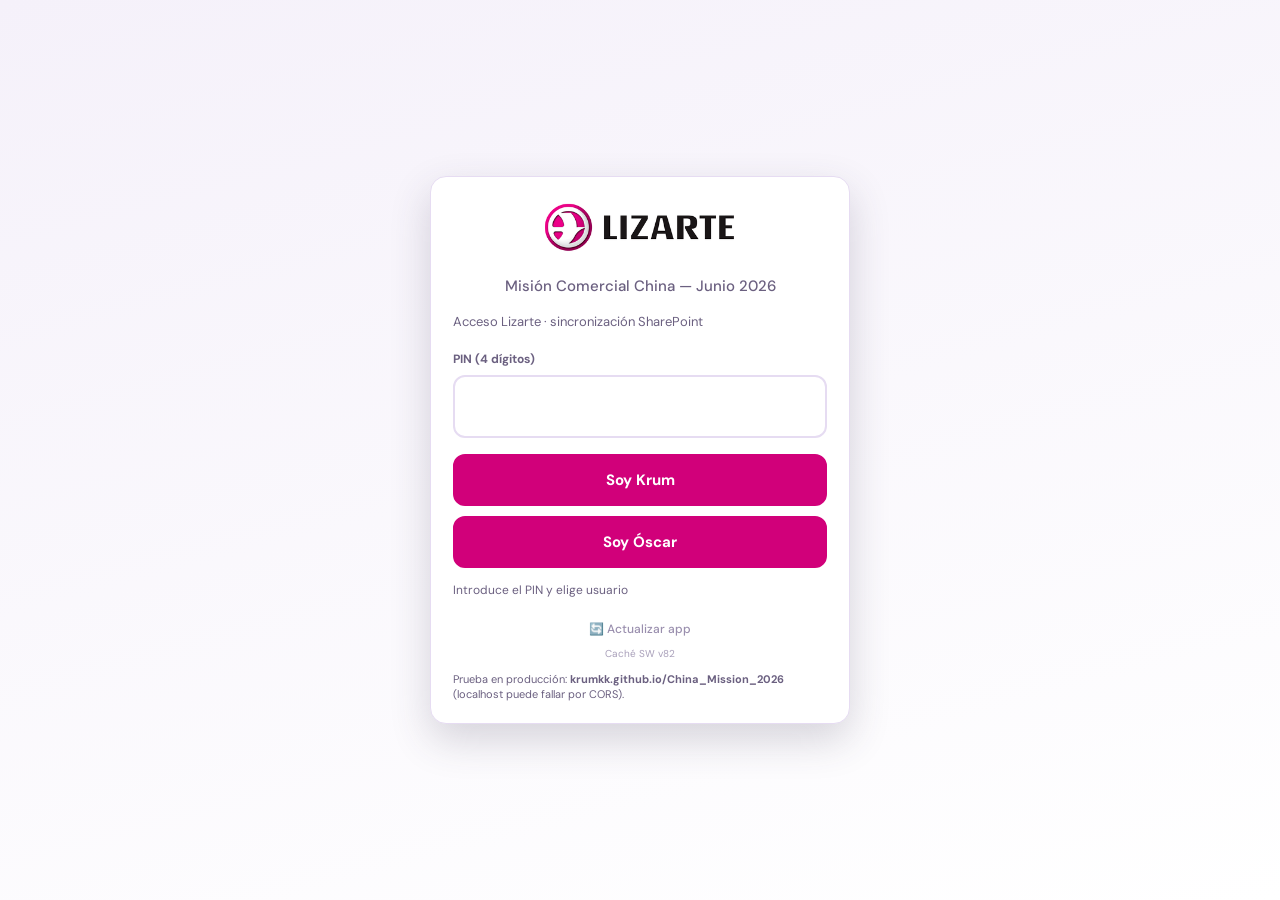
==== index.html @ f35f56cf "Build 82 - Activar fotos en fichas pre-cargadas de CISCE Feria" ====
<!DOCTYPE html>
<html lang="es">
<head>
  <meta charset="UTF-8" />
  <meta name="viewport" content="width=device-width, initial-scale=1.0, viewport-fit=cover" />
  <meta name="apple-mobile-web-app-capable" content="yes" />
  <meta name="apple-mobile-web-app-status-bar-style" content="default" />
  <meta name="apple-mobile-web-app-title" content="Misión China" />
  <meta name="mobile-web-app-capable" content="yes" />
  <meta name="theme-color" content="#F5F1FA" />
  <meta http-equiv="Cache-Control" content="no-cache, no-store, must-revalidate" />
  <meta http-equiv="Pragma" content="no-cache" />
  <meta http-equiv="Expires" content="0" />
  <title>Misión China 2026 — Lizarte</title>
  <link rel="manifest" href="manifest.webmanifest" />
  <link rel="icon" type="image/svg+xml" href="icon.svg" />
  <link rel="apple-touch-icon" href="icon.svg" />
  <link rel="preconnect" href="https://fonts.googleapis.com" />
  <link href="https://fonts.googleapis.com/css2?family=Noto+Serif+SC:wght@400;700&family=DM+Sans:wght@400;500;600;700&family=DM+Mono:wght@400;500&display=swap" rel="stylesheet" />
  <link rel="stylesheet" href="styles.css" id="main-stylesheet" />
  <script>
    (function () {
      window.__APP_BUILD__ = '82';
      var params = new URLSearchParams(window.location.search);
      var bust = params.get('v') || window.__APP_BUILD__;
      window.__APP_CACHE_BUSTER__ = bust;
      var stylesheet = document.getElementById('main-stylesheet');
      if (stylesheet) {
        stylesheet.href = 'styles.css?v=' + encodeURIComponent(bust);
      }
    })();
  </script>
</head>
<body class="app-locked">

  <div id="login-screen" class="login-screen" aria-hidden="false">
    <div class="login-card">
      <div class="login-brand">
        <img
          src="lizarte-logo.png"
          alt="Lizarte"
          class="login-logo"
          width="335"
          height="96"
          decoding="async"
        />
        <p class="login-mission">Misión Comercial China — Junio 2026</p>
      </div>
      <p class="login-subtitle">Acceso Lizarte · sincronización SharePoint</p>
      <label class="login-pin-label" for="login-pin">PIN (4 dígitos)</label>
      <input
        type="password"
        id="login-pin"
        class="login-pin-input"
        inputmode="numeric"
        pattern="[0-9]*"
        maxlength="4"
        autocomplete="off"
        aria-describedby="login-error"
      />
      <p id="login-error" class="login-error" hidden></p>
      <div class="login-user-actions">
        <button type="button" class="login-user-btn" data-user="krum">Soy Krum</button>
        <button type="button" class="login-user-btn" data-user="oscar">Soy Óscar</button>
      </div>
      <p id="login-sync-status" class="login-sync-status" aria-live="polite">Introduce el PIN y elige usuario</p>
      <div class="login-update-block">
        <button type="button" class="login-update-btn" id="login-update-app-btn">
          🔄 Actualizar app
        </button>
        <p class="login-sw-version" id="login-sw-version" aria-live="polite">Caché SW —</p>
      </div>
      <p id="login-toast" class="login-toast" hidden role="status" aria-live="polite"></p>
      <p class="login-hint">Prueba en producción: <strong>krumkk.github.io/China_Mission_2026</strong> (localhost puede fallar por CORS).</p>
    </div>
  </div>

  <div class="app-wrap">

    <header class="app-brand-bar" aria-label="Lizarte">
      <img
        src="lizarte-logo.png"
        alt="Lizarte"
        class="app-brand-logo"
        width="335"
        height="96"
        decoding="async"
      />
      <span class="app-brand-user" id="active-user-chip" hidden>
        <span class="app-brand-user-name"></span>
        <span class="app-brand-user-sep" aria-hidden="true"> · </span>
        <span class="app-brand-user-role"></span>
      </span>
    </header>

    <nav class="top-nav" aria-label="Secciones principales">
      <button type="button" class="top-nav-item active" data-view="general">
        <span class="top-nav-icon">🏨</span>
        <span class="top-nav-label">General</span>
      </button>
      <button type="button" class="top-nav-item" data-view="resumen">
        <span class="top-nav-icon">📊</span>
        <span class="top-nav-label">Resumen</span>
      </button>
      <button type="button" class="top-nav-item" data-view="eventos">
        <span class="top-nav-icon">📅</span>
        <span class="top-nav-label">Eventos</span>
      </button>
      <button type="button" class="top-nav-item top-nav-item--otras" data-view="otras">
        <span class="top-nav-icon">⊕</span>
        <span class="top-nav-label">Otras Reuniones</span>
      </button>
      <button type="button" class="top-nav-item" data-view="contactos">
        <span class="top-nav-icon">👥</span>
        <span class="top-nav-label">Contactos</span>
      </button>
      <button type="button" class="top-nav-item" data-view="presentaciones">
        <span class="top-nav-icon">📁</span>
        <span class="top-nav-label">Presentaciones</span>
      </button>
    </nav>

    <main class="app-main" id="app-main">

      <div class="app-status-bar">
        <span class="connection-status-chip connection-status-chip--online" id="connection-status-chip" aria-live="polite">🟢 Online</span>
        <span class="graph-init-chip" id="graph-init-chip" title="">Graph: pendiente</span>
        <span class="fichas-init-chip" id="fichas-init-chip" hidden aria-live="polite"></span>
      </div>

      <section class="view active" id="view-general">

        <div class="trip-overview">
          <div class="trip-hero-row">
          <article class="card-hero card-hero--blue">
            <h1 class="card-hero-title">Misión China 2026</h1>
            <p class="card-hero-meta">20–27 Jun · Madrid → Beijing → Shenzhen · Lizarte</p>
            <div class="card-hero-nested">
              <div class="tz-row">
                <span class="tz-flag">🇪🇸</span>
                <span class="tz-name">España</span>
              </div>
              <div class="tz-row">
                <span class="tz-flag">🇨🇳</span>
                <span class="tz-name">China</span>
              </div>
              <span class="tz-badge">China +6h vs España</span>
            </div>
          </article>

          <article class="card-hero card-hero--green" id="countdown-card">
            <div class="countdown-head">
              <span class="countdown-emoji">⏱</span>
              <span class="countdown-label">Cuenta atrás</span>
            </div>
            <p class="countdown-value" id="countdown-days">—</p>
            <p class="countdown-sub" id="countdown-sub">días para el viaje</p>
            <p class="countdown-hours" id="countdown-hours" hidden></p>
          </article>
          </div>

        </div>

        <h2 class="section-heading"><span class="section-emoji">📅</span> Resumen del viaje día a día</h2>
        <p class="section-lead">Vista rápida del programa · toque cada día para ver el detalle</p>
        <div id="trip-daily-summary" class="trip-daily-summary"></div>

        <h2 class="section-heading"><span class="section-emoji">✈️</span> Vuelos</h2>
        <p class="section-lead">Horarios en hora local</p>
        <div id="flights-list" class="flights-list"></div>

        <h2 class="section-heading"><span class="section-emoji">🏨</span> Hoteles y ciudades</h2>
        <p class="section-lead">Nombres en castellano y chino · salida del hotel</p>
        <div id="logistics-list" class="logistics-list"></div>

        <div class="alert-box alert-box--info">
          <span class="alert-icon">ℹ️</span>
          <p>Agendas en <strong>Eventos</strong> · reuniones ICEX en <strong>Resumen</strong> · contactos en <strong>Contactos</strong></p>
        </div>

        <h2 class="section-heading"><span class="section-emoji">🛂</span> Arrival Cards</h2>
        <p class="section-lead">Tarjetas de llegada a China · disponibles sin conexión</p>
        <div id="arrival-cards-list" class="arrival-cards-list"></div>

        <h2 class="section-heading"><span class="section-emoji">🛡️</span> Seguro de viaje</h2>
        <p class="section-lead">Póliza del seguro · disponible sin conexión</p>
        <div class="arrival-cards-list">
          <article class="arrival-card">
            <div class="arrival-card-header">
              <span class="arrival-card-doc" aria-hidden="true">🛡️</span>
              <span class="arrival-card-name">Póliza seguro de viaje</span>
            </div>
            <a class="arrival-card-btn" id="travel-insurance-link" href="poliza-seguro-viaje.pdf" target="_blank" rel="noopener noreferrer">Ver póliza</a>
          </article>
        </div>
      </section>

      <section class="view" id="view-resumen">
        <h2 class="section-heading"><span class="section-emoji">📊</span> Resumen de reuniones</h2>
        <p class="section-lead">B2B y visitas marcadas en las fichas ICEX</p>
        <div class="resumen-dia-actions">
          <button type="button" class="btn-resumen-dia" id="btn-generar-resumen-dia">
            Generar resumen del día
          </button>
          <button type="button" class="btn-resumen-total" id="btn-generar-resumen-total">
            Generar resumen total
          </button>
          <p class="resumen-dia-status" id="resumen-dia-status" aria-live="polite"></p>
        </div>
        <div id="meetings-summary-root"></div>

        <section class="dev-panel" id="dev-panel" hidden aria-labelledby="dev-panel-heading">
          <h2 class="section-heading" id="dev-panel-heading"><span class="section-emoji">🛠</span> Desarrollador</h2>
          <p class="section-lead">Migración única de fichas antiguas (IndexedDB) a SharePoint.</p>
          <button type="button" class="btn-dev-migrate" id="btn-migrate-local">
            Migrar fichas locales a SharePoint
          </button>
          <p class="dev-migrate-status" id="dev-migrate-status" aria-live="polite"></p>
        </section>
      </section>

      <section class="view view--otras" id="view-otras">
        <h2 class="section-heading"><span class="section-emoji">⊕</span> Otras Reuniones</h2>
        <p class="section-lead">Empresas encontradas sobre la marcha · no están en la lista ICEX</p>
        <div id="otras-reuniones-root" class="otras-reuniones-root"></div>
        <button type="button" class="otras-fab" id="btn-otras-add" aria-label="Añadir otra reunión">+</button>
      </section>

      <section class="view" id="view-contactos">
        <h2 class="section-heading"><span class="section-emoji">👥</span> Contactos</h2>
        <p class="section-lead">Listado v5 · 25 mayo 2026 · ICEX, CCPIT, Navarra, consultora</p>

        <h3 class="qr-section-heading">Tarjetas de contacto QR</h3>
        <p class="qr-section-lead">Dos códigos por persona: contacto (cámara del móvil) y WeChat (escáner de WeChat)</p>
        <div id="qr-cards-root" class="qr-cards-list"></div>

        <div id="contacts-list"></div>
      </section>

      <section class="view" id="view-eventos">
        <h2 class="section-heading"><span class="section-emoji">📅</span> Eventos</h2>
        <p class="section-lead">Agendas por actividad · Junio 2026</p>

        <nav class="event-subnav" id="event-subnav" aria-label="Tipo de evento">
          <button type="button" class="event-tab active" data-event="cisce-feria">🏛 CISCE Feria</button>
          <button type="button" class="event-tab" data-event="cisce">🏛 CISCE</button>
          <button type="button" class="event-tab" data-event="auto-electronics">⚡ Auto Electronics</button>
          <button type="button" class="event-tab" data-event="shenzhen">🏙 Shenzhen</button>
          <button type="button" class="event-tab" data-event="icex-canton">🏙 ICEX Cantón</button>
          <button type="button" class="event-tab" data-event="icex-shanghai">🌆 ICEX Shanghai</button>
          <button type="button" class="event-tab" data-event="icex-pekin">🏯 ICEX Pekín</button>
        </nav>

        <div class="event-panel active" id="event-panel-cisce-feria" data-event="cisce-feria"></div>
        <div class="event-panel" id="event-panel-cisce" data-event="cisce"></div>
        <div class="event-panel" id="event-panel-shenzhen" data-event="shenzhen"></div>
        <div class="event-panel" id="event-panel-icex-canton" data-event="icex-canton"></div>
        <div class="event-panel" id="event-panel-auto-electronics" data-event="auto-electronics"></div>
        <div class="event-panel" id="event-panel-icex-shanghai" data-event="icex-shanghai"></div>
        <div class="event-panel" id="event-panel-icex-pekin" data-event="icex-pekin"></div>
      </section>

      <section class="view view--presentaciones" id="view-presentaciones">
        <button type="button" id="presentaciones-back-fab" class="presentaciones-back-fab" hidden aria-label="Volver a Presentaciones">← Volver</button>

        <div class="presentaciones-panel presentaciones-panel--menu active" id="presentaciones-menu">
          <h2 class="section-heading"><span class="section-emoji">📁</span> Presentaciones</h2>
          <p class="section-lead">Material corporativo y decks por línea de negocio</p>
          <div class="presentaciones-menu" id="presentaciones-menu-list">
            <button type="button" class="presentacion-card" data-presentaciones-go="video">
              <span class="presentacion-card-title">Vídeo corporativo</span>
              <span class="presentacion-card-sub">Lizarte — vídeo institucional en mandarín (2:19)</span>
            </button>
            <button type="button" class="presentacion-card" data-presentaciones-go="brochure">
              <span class="presentacion-card-title">Brochure</span>
              <span class="presentacion-card-sub">Catálogo corporativo Lizarte</span>
            </button>
            <button type="button" class="presentacion-card" data-presentaciones-go="oem">
              <span class="presentacion-card-title">OEM · TIER1</span>
              <span class="presentacion-card-sub">Presentación trilingüe · ES / 中文 / EN</span>
            </button>
            <button type="button" class="presentacion-card" data-presentaciones-go="reman">
              <span class="presentacion-card-title">Reman</span>
              <span class="presentacion-card-sub">Joint Venture — Refabricación EPS para China</span>
            </button>
            <button type="button" class="presentacion-card" data-presentaciones-go="diversificacion">
              <span class="presentacion-card-title">Diversificación</span>
              <span class="presentacion-card-sub">Carrusel trilingüe · ES / 中文 / EN</span>
            </button>
          </div>
        </div>

        <div class="presentaciones-panel" id="presentaciones-panel-video" hidden>
          <button type="button" class="presentaciones-back" data-presentaciones-back="menu">← Volver a Presentaciones</button>
          <header class="corporate-video-header">
            <h3 class="deck-title">Vídeo corporativo</h3>
            <p class="deck-subtitle">Lizarte — vídeo institucional en mandarín (2:19)</p>
            <p class="corporate-video-cache-status" id="corporate-video-cache-status" hidden aria-live="polite">Descargando vídeo para uso offline…</p>
            <button type="button" class="btn-deck-fullscreen" id="btn-corporate-video-fullscreen" aria-label="Pantalla completa">⛶ Pantalla completa</button>
          </header>
          <div class="corporate-video-viewport" id="corporate-video-viewport">
            <video
              id="corporate-video"
              class="corporate-video-player"
              controls
              playsinline
              webkit-playsinline
              x5-playsinline
              preload="metadata"
              title="Vídeo corporativo Lizarte"
            ></video>
          </div>
        </div>

        <div class="presentaciones-panel" id="presentaciones-panel-brochure" hidden>
          <button type="button" class="presentaciones-back" data-presentaciones-back="menu">← Volver a Presentaciones</button>
          <div class="brochure-header">
            <h2 class="section-heading"><span class="section-emoji">📄</span> Brochure Liz-China</h2>
            <p class="section-lead">Folleto bilingüe · desliza en horizontal o gira el móvil</p>
            <button type="button" class="btn-brochure-fullscreen" id="btn-brochure-fullscreen" aria-label="Ver a pantalla completa">
              ⛶ Pantalla completa
            </button>
            <button type="button" class="btn-brochure-open-tab" id="btn-brochure-open-tab" aria-label="Abrir folleto en otra pestaña">
              ↗ Abrir folleto en pantalla nueva
            </button>
          </div>
          <div class="brochure-viewport" id="brochure-viewport">
            <div id="brochure-frame-home" class="brochure-frame-home">
              <iframe
                id="brochure-frame"
                class="brochure-frame"
                title="Brochure Lizarte China"
                loading="lazy"
                referrerpolicy="no-referrer"
              ></iframe>
            </div>
          </div>
        </div>

        <div class="presentaciones-panel" id="presentaciones-panel-oem" hidden>
          <button type="button" class="presentaciones-back" data-presentaciones-back="menu">← Volver a Presentaciones</button>
          <div class="deck-viewer" id="deck-viewer-oem" data-deck-id="oem">
            <header class="deck-header">
              <h3 class="deck-title">OEM · TIER1</h3>
              <p class="deck-subtitle">Presentación para fabricantes y Tier 1</p>
              <div class="deck-lang-picker div-lang-picker" id="oem-lang-picker" role="group" aria-label="Idioma de la presentación">
                <button type="button" class="oem-lang-btn div-lang-btn active" data-oem-lang="es">🇪🇸 ES</button>
                <button type="button" class="oem-lang-btn div-lang-btn" data-oem-lang="zh">🇨🇳 中文</button>
                <button type="button" class="oem-lang-btn div-lang-btn" data-oem-lang="en">🇬🇧 EN</button>
              </div>
            </header>
            <div class="deck-viewport" id="deck-viewport-oem">
              <div class="deck-placeholder">
                <span class="deck-placeholder-icon" aria-hidden="true">🏗️</span>
                <p class="deck-placeholder-text">Presentación pendiente de cargar</p>
              </div>
              <div class="deck-slide-carousel" hidden>
                <div class="deck-slide-carousel-inner">
                  <button type="button" class="deck-nav deck-nav--prev" data-deck-nav="prev" aria-label="Diapositiva anterior">‹</button>
                  <div class="deck-slide-stage" data-deck-swipe>
                    <div class="deck-slide-zoom-wrap">
                      <img class="deck-slide-img deck-slide-img--zoomable" alt="" decoding="async" />
                    </div>
                  </div>
                  <button type="button" class="deck-nav deck-nav--next" data-deck-nav="next" aria-label="Diapositiva siguiente">›</button>
                </div>
                <p class="deck-carousel-indicator" aria-live="polite"></p>
              </div>
            </div>
          </div>
        </div>

        <div class="presentaciones-panel" id="presentaciones-panel-reman" hidden>
          <button type="button" class="presentaciones-back" data-presentaciones-back="menu">← Volver a Presentaciones</button>
          <div class="deck-viewer" id="deck-viewer-reman" data-deck-id="reman">
            <header class="deck-header">
              <h3 class="deck-title">Reman</h3>
              <p class="deck-subtitle">Joint Venture — Refabricación EPS para China</p>
              <div class="deck-toolbar">
                <button type="button" class="btn-deck-fullscreen" data-deck-fs="reman" hidden disabled aria-label="Pantalla completa">⛶ Pantalla completa</button>
                <a class="btn-deck-download" data-deck-dl="reman" hidden download>↓ Descargar</a>
              </div>
            </header>
            <div class="deck-viewport" id="deck-viewport-reman">
              <div class="deck-placeholder">
                <span class="deck-placeholder-icon" aria-hidden="true">🏗️</span>
                <p class="deck-placeholder-text">Presentación pendiente de cargar</p>
              </div>
              <iframe class="deck-pdf-frame" title="Reman" hidden></iframe>
              <div class="deck-slide-carousel" hidden>
                <div class="deck-slide-carousel-inner">
                  <button type="button" class="deck-nav deck-nav--prev" data-deck-nav="prev" aria-label="Diapositiva anterior">‹</button>
                  <div class="deck-slide-stage" data-deck-swipe>
                    <div class="deck-slide-zoom-wrap">
                      <img class="deck-slide-img" alt="" decoding="async" />
                    </div>
                  </div>
                  <button type="button" class="deck-nav deck-nav--next" data-deck-nav="next" aria-label="Diapositiva siguiente">›</button>
                </div>
                <p class="deck-carousel-indicator" aria-live="polite"></p>
              </div>
            </div>
          </div>
        </div>

        <div class="presentaciones-panel" id="presentaciones-panel-diversificacion" hidden>
          <button type="button" class="presentaciones-back" data-presentaciones-back="menu">← Volver a Presentaciones</button>
          <div class="deck-viewer" id="deck-viewer-diversificacion" data-deck-id="diversificacion">
            <header class="deck-header">
              <h3 class="deck-title">Diversificación</h3>
              <p class="deck-subtitle">Presentación corporativa</p>
              <div class="div-lang-picker" id="div-lang-picker" role="group" aria-label="Idioma de la presentación">
                <button type="button" class="div-lang-btn active" data-div-lang="es">🇪🇸 ES</button>
                <button type="button" class="div-lang-btn" data-div-lang="zh">🇨🇳 中文</button>
                <button type="button" class="div-lang-btn" data-div-lang="en">🇬🇧 EN</button>
              </div>
            </header>
            <div class="deck-viewport" id="deck-viewport-diversificacion">
              <div class="deck-placeholder">
                <span class="deck-placeholder-icon" aria-hidden="true">🏗️</span>
                <p class="deck-placeholder-text">Presentación pendiente de cargar</p>
              </div>
              <div class="deck-slide-carousel" hidden>
                <div class="deck-slide-carousel-inner">
                  <button type="button" class="deck-nav deck-nav--prev" data-deck-nav="prev" aria-label="Diapositiva anterior">‹</button>
                  <div class="deck-slide-stage" data-deck-swipe>
                    <div class="deck-slide-zoom-wrap">
                      <img class="deck-slide-img deck-slide-img--zoomable" alt="" decoding="async" />
                    </div>
                  </div>
                  <button type="button" class="deck-nav deck-nav--next" data-deck-nav="next" aria-label="Diapositiva siguiente">›</button>
                </div>
                <p class="deck-carousel-indicator" aria-live="polite"></p>
              </div>
            </div>
          </div>
        </div>

      </section>

    </main>
  </div>

  <div id="company-modal" class="company-modal" hidden aria-hidden="true">
    <div class="company-modal-backdrop" id="company-modal-backdrop"></div>
    <div class="company-modal-sheet" role="dialog" aria-modal="true" aria-labelledby="company-modal-title">
      <header class="company-modal-header">
        <div class="company-modal-header-main">
          <h3 class="company-modal-title" id="company-modal-title">Empresa</h3>
          <p class="company-modal-subtitle" id="company-modal-subtitle"></p>
          <div id="company-modal-manual-fields" class="company-modal-manual-fields" hidden>
            <label class="field-label" for="company-manual-name">Nombre de la empresa</label>
            <input type="text" id="company-manual-name" class="field-input" placeholder="Ej: Shanghai Auto Parts" autocomplete="off" />
            <label class="field-label" for="company-manual-name-zh">Nombre en chino (opcional)</label>
            <input type="text" id="company-manual-name-zh" class="field-input" placeholder="上海…" autocomplete="off" />
            <label class="field-label" for="company-manual-contact">Persona de contacto</label>
            <input type="text" id="company-manual-contact" class="field-input" placeholder="Ej: Wang Li" autocomplete="off" />
            <label class="field-label" for="company-manual-role">Rol</label>
            <input type="text" id="company-manual-role" class="field-input" placeholder="Ej: Director comercial" autocomplete="off" />
          </div>
          <div id="company-modal-precarga-header" class="company-modal-precarga-header" hidden>
            <p class="company-precarga-name" id="company-precarga-name"></p>
            <p class="company-precarga-name-zh" id="company-precarga-name-zh" hidden></p>
            <label class="field-label" for="company-precarga-contact">Persona de contacto</label>
            <input type="text" id="company-precarga-contact" class="field-input" placeholder="Ej: Wang Li" autocomplete="off" />
            <label class="field-label" for="company-precarga-role">Rol</label>
            <input type="text" id="company-precarga-role" class="field-input" placeholder="Ej: Director comercial" autocomplete="off" />
          </div>
        </div>
        <button type="button" class="company-modal-close" id="company-modal-close" aria-label="Cerrar ficha">✕</button>
      </header>
      <div class="company-modal-loading" id="company-modal-loading" hidden>
        <p class="company-modal-loading-text">Cargando…</p>
      </div>
      <div class="company-modal-body" id="company-modal-form">
        <section id="company-modal-strategic" class="ficha-section ficha-section--strategic" hidden aria-labelledby="company-strategic-heading">
          <h4 class="ficha-section-title" id="company-strategic-heading">Información estratégica</h4>
          <label class="field-label" for="company-field-encaje">Encaje con objetivo</label>
          <div class="field-readonly" id="company-field-encaje"></div>
          <label class="field-label" for="company-field-quehace">Qué hace</label>
          <div class="field-readonly" id="company-field-quehace"></div>
          <label class="field-label" for="company-precarga-zona">Zona / Cadena CISCE</label>
          <input type="text" id="company-precarga-zona" class="field-input" placeholder="Ej: Smart Vehicle · 智能汽车链" autocomplete="off" />
          <div class="cisce-badge-row" id="company-cisce-badges"></div>
        </section>

        <section id="company-modal-icex-canton" class="ficha-section ficha-section--icex-meeting" hidden aria-labelledby="company-icex-meeting-heading">
          <h4 class="ficha-section-title" id="company-icex-meeting-heading">Detalles de la reunión</h4>
          <div id="company-icex-meeting-details" class="icex-meeting-details"></div>
        </section>

        <span class="field-label">Tipo de reunión</span>
        <div class="meeting-type-picker meeting-type-picker--modal" id="company-meeting-type-picker" role="group" aria-label="Tipo de reunión">
          <button type="button" class="meeting-type-btn" data-type="b2b">🤝 B2B</button>
          <button type="button" class="meeting-type-btn" data-type="visita">🏭 Visita</button>
        </div>

        <section id="company-modal-temas" class="ficha-section ficha-section--temas" hidden aria-labelledby="company-temas-heading">
          <h4 class="ficha-section-title" id="company-temas-heading">Temas</h4>
          <label class="field-label" for="company-field-temas">Temas a tratar en la reunión</label>
          <textarea id="company-field-temas" class="field-textarea" rows="3" placeholder="Temas a tratar en la reunión…"></textarea>
        </section>

        <section id="company-modal-findreams-respuestas" class="ficha-section findreams-respuestas-section" hidden aria-labelledby="findreams-respuestas-heading">
          <button type="button" class="findreams-respuestas-toggle" id="findreams-respuestas-toggle" aria-expanded="false" aria-controls="findreams-respuestas-panel">
            <span class="findreams-respuestas-toggle-label" id="findreams-respuestas-heading">📋 Respuestas técnicas (16) ▼</span>
          </button>
          <div class="findreams-respuestas-panel" id="findreams-respuestas-panel" hidden>
            <div class="findreams-respuestas-list" id="findreams-respuestas-list"></div>
          </div>
        </section>

        <section class="ficha-section ficha-section--mine" aria-labelledby="company-mine-heading">
          <h4 class="ficha-section-title" id="company-mine-heading">Mis notas</h4>
          <label class="field-label" for="company-field-desc">Descripción de la empresa</label>
          <textarea id="company-field-desc" class="field-textarea" rows="4" placeholder="Sector, productos, capacidad, interés para Lizarte…"></textarea>

          <label class="field-label" for="company-field-contacts">Personas de contacto</label>
          <textarea id="company-field-contacts" class="field-textarea" rows="3" placeholder="Nombre, cargo, teléfono, email, idioma…"></textarea>

          <label class="field-label" for="company-field-notes">Notas</label>
          <textarea id="company-field-notes" class="field-textarea" rows="4" placeholder="Espacio libre para la reunión…"></textarea>
        </section>

        <section class="ficha-section ficha-section--other" aria-labelledby="company-other-section-title">
          <h4 class="ficha-section-title" id="company-other-section-title">Notas del otro usuario</h4>
          <label class="field-label" for="company-field-other-desc">Descripción</label>
          <textarea id="company-field-other-desc" class="field-textarea field-textarea--readonly" rows="3" readonly tabindex="-1"></textarea>

          <label class="field-label" for="company-field-other-contacts">Contactos</label>
          <textarea id="company-field-other-contacts" class="field-textarea field-textarea--readonly" rows="2" readonly tabindex="-1"></textarea>

          <label class="field-label" for="company-field-other-notes">Notas</label>
          <textarea id="company-field-other-notes" class="field-textarea field-textarea--readonly" rows="3" readonly tabindex="-1"></textarea>
        </section>

        <div class="photo-section">
          <div class="photo-section-head">
            <span class="field-label">Fotos</span>
            <span class="photo-counter" id="company-photo-counter">0 / 5</span>
          </div>
          <p class="photo-hint">Hasta 5 fotos por usuario · se guardan en SharePoint al pulsar Guardar</p>
          <div class="photo-grid" id="company-photo-grid"></div>
          <input type="file" id="company-photo-input" accept="image/*" capture="environment" hidden />
        </div>
      </div>
      <footer class="company-modal-footer">
        <button type="button" class="btn-company-delete" id="company-btn-delete" hidden>Eliminar esta ficha</button>
        <span class="save-status" id="company-save-status" aria-live="polite"></span>
        <button type="button" class="btn-company-save" id="company-btn-save">Guardar</button>
      </footer>
    </div>
  </div>

  <div id="company-unsaved-modal" class="company-unsaved-modal" hidden aria-hidden="true">
    <div class="company-unsaved-backdrop" id="company-unsaved-backdrop"></div>
    <div class="company-unsaved-card" role="dialog" aria-modal="true" aria-labelledby="company-unsaved-title">
      <h3 class="company-unsaved-title" id="company-unsaved-title">Cambios sin guardar</h3>
      <p class="company-unsaved-text" id="company-unsaved-text"></p>
      <div class="company-unsaved-actions">
        <button type="button" class="btn-company-unsaved-save" id="company-unsaved-save">Guardar</button>
        <button type="button" class="btn-company-unsaved-discard" id="company-unsaved-discard">Descartar</button>
        <button type="button" class="btn-company-unsaved-cancel" id="company-unsaved-cancel">Cancelar</button>
      </div>
    </div>
  </div>

  <div id="deck-zoom-modal" class="deck-zoom-modal" hidden aria-hidden="true">
    <div class="deck-zoom-backdrop" id="deck-zoom-backdrop"></div>
    <div class="deck-zoom-sheet" role="dialog" aria-modal="true" aria-label="Diapositiva ampliada">
      <button type="button" class="deck-zoom-close" id="deck-zoom-close" aria-label="Cerrar">✕</button>
      <div class="deck-zoom-stage">
        <button type="button" class="deck-zoom-nav deck-zoom-nav--prev" id="deck-zoom-prev" data-deck-zoom-nav="prev" aria-label="Diapositiva anterior">‹</button>
        <div class="deck-zoom-viewport" id="deck-zoom-viewport">
          <img class="deck-zoom-img fullscreen-img" id="deck-zoom-img" src="" alt="" />
        </div>
        <button type="button" class="deck-zoom-nav deck-zoom-nav--next" id="deck-zoom-next" data-deck-zoom-nav="next" aria-label="Diapositiva siguiente">›</button>
      </div>
      <p class="deck-zoom-indicator" id="deck-zoom-indicator" aria-live="polite"></p>
    </div>
  </div>

  <div id="qr-fullscreen-modal" class="qr-fullscreen-modal" hidden aria-hidden="true">
    <div class="qr-fullscreen-backdrop" id="qr-fullscreen-backdrop"></div>
    <div class="qr-fullscreen-sheet" role="dialog" aria-modal="true" aria-labelledby="qr-fullscreen-title">
      <header class="qr-fullscreen-header">
        <h3 class="qr-fullscreen-title" id="qr-fullscreen-title">QR</h3>
        <button type="button" class="qr-fullscreen-close" id="qr-fullscreen-close" aria-label="Cerrar">✕</button>
      </header>
      <div class="qr-fullscreen-body">
        <img class="qr-fullscreen-img" id="qr-fullscreen-img" src="" alt="" />
      </div>
    </div>
  </div>

  <div id="resumen-download-modal" class="resumen-download-modal" hidden aria-hidden="true">
    <div class="resumen-download-backdrop" id="resumen-download-backdrop"></div>
    <div class="resumen-download-card" role="dialog" aria-modal="true" aria-labelledby="resumen-download-title">
      <h3 class="resumen-download-title" id="resumen-download-title">Resumen guardado</h3>
      <p class="resumen-download-text">
        Resumen guardado en SharePoint.<br />
        ¿Quieres descargarlo también al dispositivo para enviarlo por WhatsApp o email?
      </p>
      <div class="resumen-download-actions">
        <button type="button" class="btn-resumen-download-yes" id="resumen-download-yes">Descargar</button>
        <button type="button" class="btn-resumen-download-no" id="resumen-download-no">No, gracias</button>
      </div>
    </div>
  </div>

  <div id="brochure-fs-portal" class="brochure-fs-portal" hidden aria-hidden="true">
    <div class="brochure-fs-toolbar">
      <span class="brochure-fs-title">Brochure Liz-China</span>
      <button type="button" class="btn-brochure-fs-close" id="btn-brochure-fs-close" aria-label="Cerrar pantalla completa">
        ✕ Cerrar
      </button>
    </div>
    <div id="brochure-fs-host" class="brochure-fs-host"></div>
  </div>

  <script src="https://unpkg.com/docx@8.5.0/build/index.umd.js"></script>
  <script>
    (function () {
      var bust = window.__APP_CACHE_BUSTER__ || window.__APP_BUILD__ || '82';
      var q = '?v=' + encodeURIComponent(bust);
      document.write('<script src="cisce-companies-data.js' + q + '"><\/script>');
    })();
  </script>
  <script>
    (function () {
      var bust = window.__APP_CACHE_BUSTER__ || window.__APP_BUILD__ || '82';
      var q = '?v=' + encodeURIComponent(bust);
      function loadNext(files, i) {
        if (i >= files.length) return;
        var s = document.createElement('script');
        s.src = files[i] + q;
        s.onload = function () { loadNext(files, i + 1); };
        s.onerror = function () { console.warn('No se cargó:', files[i]); loadNext(files, i + 1); };
        document.body.appendChild(s);
      }
      loadNext(['config.js', 'graph-sync.js', 'ficha-sharepoint.js', 'resumen-generator.js', 'findreams-respuestas-data.js', 'presentations-slides-manifest.js', 'app.js'], 0);
    })();
  </script>
</body>
</html>
---- styles.css ----
/* ═══════════════════════════════════════════════════════════
   MISIÓN CHINA 2026 — Lizarte · pastel / neurociencia
═══════════════════════════════════════════════════════════ */

*, *::before, *::after { box-sizing: border-box; margin: 0; padding: 0; }

:root {
  /* Lizarte magenta */
  --accent:       #D1007A;
  --accent-dark:  #B8006A;
  --accent-light: #FCE4F1;
  --accent-glow:  rgba(209, 0, 122, 0.22);

  /* Pastel neuro — lavanda, azul sináptico, menta */
  --bg:           #F5F1FA;
  --bg-elevated:  #FFFFFF;
  --card:         #FFFFFF;
  --card-border:  #E6DCF2;
  --neuro-lavender: #E8E0F5;
  --neuro-blue:     #D6EEF8;
  --neuro-mint:     #D4F5E8;

  --blue-text:    #2D4A5E;
  --green-text:   #1F4A3A;

  --text:         #3D3550;
  --text-soft:    #6B6080;
  --text-faint:   #9A8FAE;

  --alert-red:    #FFE8F3;
  --alert-red-border: #F0A8CC;
  --alert-green:  #E8F8F0;
  --alert-green-border: #8DD4B0;
  --alert-info:   #EDE8F8;
  --alert-warn:   #FFF0E8;

  --radius-sm:    8px;
  --radius-md:    12px;
  --radius-lg:    16px;
  --radius-xl:    20px;

  --top-nav-h:    72px;
  --font-body:    'DM Sans', system-ui, sans-serif;
  --font-display: 'Noto Serif SC', serif;
  --font-mono:    'DM Mono', monospace;

  --safe-top:     env(safe-area-inset-top, 0px);
  --safe-bottom:  env(safe-area-inset-bottom, 0px);
}

html {
  height: 100%;
  scroll-behavior: smooth;
}

body {
  min-height: 100%;
  background: var(--bg);
  color: var(--text);
  font-family: var(--font-body);
  font-size: 15px;
  line-height: 1.55;
  -webkit-font-smoothing: antialiased;
  overscroll-behavior: none;
  position: relative;
}

/* Marca de agua Lizarte (85%) — solo app autenticada (no login; modales la tapan) */
body.app-authenticated::before {
  content: '';
  position: fixed;
  inset: 0;
  background-image: url('lizarte-logo.png');
  background-repeat: no-repeat;
  background-position: center center;
  background-size: min(45vw, 420px);
  opacity: 0.85;
  pointer-events: none;
  z-index: 0;
}

@media (max-width: 640px) {
  body.app-authenticated::before {
    background-size: 90vw;
  }
}

::-webkit-scrollbar { width: 4px; }
::-webkit-scrollbar-thumb { background: #D4C4E8; border-radius: 4px; }

.app-wrap {
  --brand-bar-height: 50px;
  --brand-bar-offset: calc(var(--safe-top) + var(--brand-bar-height) + 16px);
  --top-nav-height: 72px;
  --sticky-chrome-total: calc(var(--brand-bar-offset) + var(--top-nav-height));
  position: relative;
  z-index: 1;
  max-width: 640px;
  margin: 0 auto;
  min-height: 100%;
}

/* ═══ BARRA MARCA (post-login) ═══════════════════════════ */
.app-brand-bar {
  display: flex;
  align-items: center;
  justify-content: space-between;
  gap: 12px;
  min-height: var(--brand-bar-height);
  padding: 8px 14px;
  padding-top: calc(8px + var(--safe-top));
  position: sticky;
  top: 0;
  z-index: 55;
  background: rgba(255, 255, 255, 0.96);
  border-bottom: 1px solid var(--card-border);
  box-shadow: 0 1px 8px rgba(61, 53, 80, 0.06);
}

.app-brand-logo {
  display: block;
  height: 30px;
  width: auto;
  max-width: min(52vw, 200px);
  object-fit: contain;
  object-position: left center;
  flex-shrink: 0;
}

.app-brand-user {
  flex-shrink: 1;
  min-width: 0;
  max-width: min(58vw, 260px);
  text-align: right;
  line-height: 1.3;
  letter-spacing: 0.01em;
}

.app-brand-user-name {
  font-size: 15px;
  font-weight: 400;
  color: var(--accent-dark);
}

.app-brand-user-sep {
  font-size: 14px;
  font-weight: 400;
  color: var(--text-soft);
}

.app-brand-user-role {
  font-size: 14px;
  font-weight: 700;
  color: var(--text-soft);
}

.app-brand-user-sep[hidden],
.app-brand-user-role[hidden] {
  display: none !important;
}

.app-brand-user[hidden] {
  display: none !important;
}

@media (max-width: 420px) {
  .app-brand-user {
    display: flex;
    flex-direction: column;
    align-items: flex-end;
    max-width: min(62vw, 200px);
  }

  .app-brand-user-sep {
    display: none !important;
  }

  .app-brand-user-role {
    margin-top: 2px;
  }
}

/* ═══ TOP NAV — se oculta al bajar scroll ════════════════ */
.top-nav {
  display: flex;
  gap: 8px;
  padding: 12px 14px 10px;
  overflow-x: auto;
  scrollbar-width: none;
  position: sticky;
  top: var(--brand-bar-offset);
  z-index: 50;
  background: rgba(245, 241, 250, 0.94);
  backdrop-filter: blur(12px);
  -webkit-backdrop-filter: blur(12px);
  border-bottom: 1px solid rgba(209, 0, 122, 0.1);
  box-shadow: 0 2px 16px rgba(209, 0, 122, 0.06);
  transition: transform 0.3s ease, opacity 0.3s ease, box-shadow 0.3s ease;
  will-change: transform;
}

.top-nav--hidden {
  transform: translateY(calc(-100% - var(--safe-top) - 4px));
  opacity: 0;
  pointer-events: none;
  box-shadow: none;
}

.top-nav::-webkit-scrollbar { display: none; }

.top-nav-item {
  flex: 1;
  min-width: 58px;
  max-width: none;
  display: flex;
  flex-direction: column;
  align-items: center;
  justify-content: center;
  gap: 4px;
  padding: 10px 6px;
  border-radius: var(--radius-md);
  border: 2px solid var(--card-border);
  background: var(--bg-elevated);
  color: var(--text-soft);
  font-family: var(--font-body);
  cursor: pointer;
  transition: background 0.15s, border-color 0.15s, color 0.15s, box-shadow 0.15s;
  -webkit-tap-highlight-color: transparent;
  touch-action: manipulation;
}

.top-nav-item.active {
  background: var(--accent);
  border-color: var(--accent);
  color: #fff;
  box-shadow: 0 4px 14px var(--accent-glow);
}

.top-nav-icon {
  font-size: 22px;
  line-height: 1;
}

.top-nav-label {
  font-size: 9px;
  font-weight: 600;
  letter-spacing: 0.01em;
  line-height: 1.15;
  text-align: center;
}

.app-status-bar {
  display: flex;
  flex-wrap: wrap;
  gap: 8px;
  margin: 0 0 14px;
  padding-top: 10px;
  position: relative;
  z-index: 2;
}

.connection-status-chip {
  padding: 8px 12px;
  border-radius: var(--radius-md);
  border: 1px solid var(--card-border);
  background: var(--bg-elevated);
  font-size: 12px;
  font-weight: 700;
  line-height: 1.2;
  white-space: nowrap;
}

.connection-status-chip--online {
  border-color: #2e7d4a;
  background: #e8f5ec;
  color: #1b5e34;
}

.connection-status-chip--offline {
  border-color: #c62828;
  background: #fdecea;
  color: #b71c1c;
}

.graph-init-chip {
  padding: 8px 12px;
  border-radius: var(--radius-md);
  border: 1px solid var(--card-border);
  background: var(--bg-elevated);
  font-size: 12px;
  font-weight: 700;
}

.graph-init-chip {
  color: var(--text-soft);
}

.graph-init-chip--ok {
  border-color: #2e7d4a;
  background: #e8f5ec;
  color: #1b5e34;
}

.graph-init-chip--error {
  border-color: #c62828;
  background: #fdecea;
  color: #b71c1c;
}

.fichas-init-chip {
  padding: 8px 12px;
  border-radius: var(--radius-md);
  border: 1px solid var(--card-border);
  background: var(--bg-elevated);
  font-size: 12px;
  font-weight: 600;
  color: var(--text-soft);
}

.fichas-init-chip[hidden] {
  display: none !important;
}

/* ═══ LOGIN (PIN + usuario) ══════════════════════════════ */
body.app-locked .app-wrap {
  visibility: hidden;
  pointer-events: none;
  height: 0;
  overflow: hidden;
}

.login-screen {
  position: fixed;
  inset: 0;
  z-index: 13000;
  display: flex;
  align-items: center;
  justify-content: center;
  padding: 20px;
  background: linear-gradient(165deg, var(--bg) 0%, var(--bg-elevated) 100%);
}

.login-screen[hidden] {
  display: none !important;
}

body.app-authenticated .login-screen {
  display: none !important;
}

body.app-authenticated .app-wrap {
  visibility: visible;
  pointer-events: auto;
  height: auto;
  overflow: visible;
}

.login-card {
  width: 100%;
  max-width: 420px;
  background: var(--card);
  border: 1px solid var(--card-border);
  border-radius: var(--radius-lg);
  box-shadow: 0 16px 40px rgba(61, 53, 80, 0.2);
  padding: 22px;
}

.login-brand {
  text-align: center;
  margin-bottom: 4px;
}

.login-logo {
  display: block;
  width: 100%;
  max-width: 200px;
  height: auto;
  margin: 0 auto 20px;
}

.login-mission {
  margin: 0 0 16px;
  font-size: 15px;
  font-weight: 500;
  color: var(--text-soft);
  line-height: 1.35;
}

.login-subtitle {
  margin-top: 0;
  margin-bottom: 18px;
  font-size: 13px;
  color: var(--text-soft);
}

.login-pin-label {
  display: block;
  font-size: 12px;
  font-weight: 700;
  color: var(--text-soft);
  margin-bottom: 6px;
}

.login-pin-input {
  width: 100%;
  box-sizing: border-box;
  padding: 14px 16px;
  font-size: 24px;
  letter-spacing: 0.35em;
  text-align: center;
  border-radius: var(--radius-md);
  border: 2px solid var(--card-border);
  font-family: var(--font-body);
}

.login-error {
  margin-top: 10px;
  font-size: 13px;
  font-weight: 600;
  color: #c62828;
}

.login-user-actions {
  display: grid;
  gap: 10px;
  margin-top: 16px;
}

.login-user-btn {
  width: 100%;
  padding: 14px;
  border-radius: var(--radius-md);
  border: 2px solid var(--accent);
  background: var(--accent);
  color: #fff;
  font-family: var(--font-body);
  font-size: 15px;
  font-weight: 700;
  cursor: pointer;
  touch-action: manipulation;
}

.login-user-btn:active {
  transform: translateY(1px);
  opacity: 0.92;
}

.login-sync-status {
  margin-top: 14px;
  font-size: 12px;
  color: var(--text-soft);
  line-height: 1.4;
}

.login-sync-status--error {
  color: #b71c1c;
}

.login-update-block {
  margin-top: 16px;
  text-align: center;
}

.login-update-btn {
  background: none;
  border: none;
  font-family: var(--font-body);
  font-size: 12px;
  font-weight: 500;
  color: var(--text-faint);
  cursor: pointer;
  padding: 6px 10px;
  touch-action: manipulation;
  transition: color 0.15s, opacity 0.15s;
}

.login-update-btn:hover {
  color: var(--text-soft);
}

.login-update-btn:active {
  opacity: 0.75;
}

.login-update-btn:disabled {
  opacity: 0.45;
  cursor: wait;
}

.login-sw-version {
  margin: 4px 0 0;
  font-size: 10px;
  color: var(--text-faint);
  opacity: 0.85;
  line-height: 1.3;
}

.login-toast {
  position: fixed;
  bottom: calc(24px + var(--safe-bottom, 0px));
  left: 50%;
  transform: translateX(-50%);
  z-index: 13100;
  max-width: calc(100% - 32px);
  margin: 0;
  padding: 10px 18px;
  border-radius: var(--radius-md);
  background: rgba(61, 53, 80, 0.92);
  color: #fff;
  font-size: 13px;
  font-weight: 600;
  line-height: 1.35;
  text-align: center;
  box-shadow: 0 4px 16px rgba(0, 0, 0, 0.18);
  pointer-events: none;
}

.login-toast[hidden] {
  display: none !important;
}

.login-hint {
  margin-top: 12px;
  font-size: 11px;
  color: var(--text-soft);
  line-height: 1.35;
}

/* ═══ MAIN ═══════════════════════════════════════════════ */
.app-main {
  padding: 4px 14px calc(24px + var(--safe-bottom));
  scroll-margin-top: var(--sticky-chrome-total);
}

.view > .section-heading:first-child,
.view > .trip-overview:first-child,
.view.view--otras > .section-heading:first-child {
  scroll-margin-top: calc(var(--sticky-chrome-total) + 48px);
}

/* ═══ SELECTOR DE USUARIO (apertura) ═════════════════════ */
.user-selector-modal {
  position: fixed;
  inset: 0;
  z-index: 12000;
  display: flex;
  align-items: center;
  justify-content: center;
  padding: 20px;
}

.user-selector-modal[hidden] {
  display: none !important;
}

.user-selector-backdrop {
  position: absolute;
  inset: 0;
  background: rgba(45, 38, 58, 0.55);
}

.user-selector-card {
  position: relative;
  z-index: 1;
  width: 100%;
  max-width: 420px;
  background: var(--card);
  border: 1px solid var(--card-border);
  border-radius: var(--radius-lg);
  box-shadow: 0 16px 40px rgba(61, 53, 80, 0.25);
  padding: 20px;
}

.user-selector-title {
  font-size: 20px;
  line-height: 1.25;
  color: var(--text);
}

.user-selector-subtitle {
  margin-top: 6px;
  margin-bottom: 16px;
  font-size: 13px;
  color: var(--text-soft);
}

.user-selector-actions {
  display: grid;
  grid-template-columns: 1fr;
  gap: 10px;
}

.user-selector-btn {
  width: 100%;
  padding: 12px 14px;
  border-radius: var(--radius-md);
  border: 2px solid var(--card-border);
  background: var(--bg-elevated);
  color: var(--text);
  font-family: var(--font-body);
  font-size: 14px;
  font-weight: 700;
  cursor: pointer;
  touch-action: manipulation;
}

.user-selector-btn:active {
  transform: translateY(1px);
}

body.user-selector-open {
  overflow: hidden;
}

/* ═══ HERO CARDS (viaje + cuenta atrás) ══════════════════ */
.trip-overview {
  display: flex;
  flex-direction: column;
  gap: 12px;
  margin-bottom: 20px;
}

.trip-hero-row {
  display: flex;
  flex-wrap: wrap;
  gap: 12px;
}

.trip-hero-row .card-hero {
  flex: 1 1 0;
  min-width: 0;
  padding: 14px 16px;
}

.trip-hero-row .card-hero-title {
  font-size: 18px;
}

.trip-hero-row .card-hero-meta {
  font-size: 12px;
  line-height: 1.35;
  margin-bottom: 10px;
}

.trip-hero-row .card-hero-nested {
  padding: 10px 12px;
  gap: 8px 10px;
}

.trip-hero-row .tz-row {
  font-size: 12px;
}

.trip-hero-row .tz-flag {
  font-size: 16px;
}

.trip-hero-row .tz-badge {
  margin-left: 0;
  flex: 1 1 100%;
  text-align: center;
  font-size: 10px;
}

.trip-hero-row .countdown-head {
  margin-bottom: 2px;
}

.trip-hero-row .countdown-emoji {
  font-size: 18px;
}

.trip-hero-row .countdown-label {
  font-size: 13px;
}

.trip-hero-row .countdown-value {
  font-size: 30px;
}

.trip-hero-row .countdown-sub {
  font-size: 12px;
}

.trip-hero-row .countdown-hours {
  font-size: 11px;
}

.card-hero {
  border-radius: var(--radius-xl);
  padding: 18px 20px;
}

.card-hero--blue {
  background: linear-gradient(135deg, var(--neuro-blue) 0%, #C5E3F5 55%, var(--neuro-lavender) 100%);
  color: var(--blue-text);
  border: 1px solid rgba(209, 0, 122, 0.12);
}

.card-hero-title {
  font-size: 22px;
  font-weight: 700;
  line-height: 1.2;
  margin-bottom: 4px;
}

.card-hero-meta {
  font-size: 13px;
  font-weight: 500;
  opacity: 0.85;
  margin-bottom: 14px;
}

.card-hero-nested {
  background: rgba(255, 255, 255, 0.65);
  border-radius: var(--radius-md);
  padding: 12px 14px;
  display: flex;
  flex-wrap: wrap;
  align-items: center;
  gap: 10px 16px;
}

.tz-row {
  display: flex;
  align-items: center;
  gap: 6px;
  font-size: 13px;
  font-weight: 600;
}

.tz-flag { font-size: 18px; }

.tz-badge {
  font-size: 11px;
  font-weight: 600;
  background: var(--accent-light);
  color: var(--accent-dark);
  padding: 4px 10px;
  border-radius: 999px;
  margin-left: auto;
}

.card-hero--green {
  background: linear-gradient(135deg, var(--neuro-mint) 0%, #B8EDD8 100%);
  color: var(--green-text);
  border: 1px solid rgba(29, 120, 90, 0.12);
}

.countdown-head {
  display: flex;
  align-items: center;
  gap: 8px;
  margin-bottom: 4px;
}

.countdown-emoji { font-size: 20px; }

.countdown-label {
  font-size: 14px;
  font-weight: 600;
}

.countdown-value {
  font-size: 36px;
  font-weight: 700;
  line-height: 1.1;
  margin: 4px 0 2px;
}

.countdown-sub {
  font-size: 14px;
  font-weight: 500;
  opacity: 0.8;
}

.countdown-hours {
  font-size: 12px;
  font-weight: 400;
  line-height: 1.3;
  margin: 4px 0 0;
  opacity: 0.8;
}

.countdown-hours[hidden] {
  display: none !important;
}

/* ═══ VIEWS ══════════════════════════════════════════════ */
.view {
  display: none;
  animation: fadeIn 0.2s ease;
}

.view.active { display: block; }

@keyframes fadeIn {
  from { opacity: 0; transform: translateY(8px); }
  to   { opacity: 1; transform: translateY(0); }
}

.section-heading {
  font-size: 18px;
  font-weight: 700;
  color: var(--text);
  margin-bottom: 4px;
  display: flex;
  align-items: center;
  gap: 8px;
}

.section-emoji { font-size: 20px; }

.section-lead {
  font-size: 13px;
  color: var(--text-faint);
  margin-bottom: 16px;
}

/* ═══ EVENT SUB-NAV ══════════════════════════════════════ */
.event-subnav {
  display: flex;
  gap: 8px;
  overflow-x: auto;
  padding-bottom: 14px;
  margin-bottom: 8px;
  scrollbar-width: none;
}

.event-subnav::-webkit-scrollbar { display: none; }

.event-tab {
  flex-shrink: 0;
  padding: 10px 14px;
  border-radius: var(--radius-md);
  border: 2px solid transparent;
  background: var(--bg-elevated);
  color: var(--text-soft);
  font-family: var(--font-body);
  font-size: 12px;
  font-weight: 600;
  cursor: pointer;
  transition: all 0.15s;
  -webkit-tap-highlight-color: transparent;
}

.event-tab.active {
  background: var(--accent);
  border-color: var(--accent);
  color: #fff;
}

.event-panel { display: none; }
.event-panel.active { display: block; }

/* ═══ DETAIL CARDS (borde rojo izquierdo) ════════════════ */
.flights-list,
.agenda-list,
.logistics-list,
.team-list,
.visits-list,
.company-list {
  display: flex;
  flex-direction: column;
  gap: 12px;
  margin-bottom: 20px;
}

.flight-card,
.agenda-card,
.hotel-card,
.team-card,
.contact-card,
.company-card,
.visit-card,
.timeline-day {
  background: var(--card);
  border: 1px solid var(--card-border);
  border-radius: var(--radius-lg);
  border-left: 4px solid var(--accent);
  padding: 16px 18px;
  box-shadow: 0 2px 12px rgba(61, 53, 80, 0.05);
}

/* ═══ AGENDA (General) ═══════════════════════════════════ */
.agenda-card {
  padding: 0;
  overflow: hidden;
}

.agenda-card-header {
  padding: 12px 18px;
  font-size: 15px;
  font-weight: 700;
  color: #fff;
  background: linear-gradient(135deg, #D4007F 0%, var(--accent) 100%);
  border-bottom: 1px solid rgba(255, 255, 255, 0.15);
}

.agenda-card-body {
  padding: 14px 18px 16px;
}

.agenda-day-row {
  display: flex;
  flex-direction: column;
  gap: 4px;
  padding: 10px 0;
  border-bottom: 1px solid var(--card-border);
}

.agenda-day-row:last-child {
  border-bottom: none;
  padding-bottom: 0;
}

.agenda-day-row:first-child {
  padding-top: 0;
}

.agenda-day-block {
  padding: 12px 0;
  border-bottom: 1px solid var(--card-border);
}

.agenda-day-block:last-child {
  border-bottom: none;
  padding-bottom: 0;
}

.agenda-day-block:first-child {
  padding-top: 0;
}

.agenda-day-label {
  font-size: 14px;
  font-weight: 700;
  color: var(--accent-dark);
  margin-bottom: 6px;
}

.agenda-day-date {
  font-size: 13px;
  font-weight: 700;
  color: var(--accent-dark);
}

.agenda-day-text {
  font-size: 14px;
  line-height: 1.45;
  color: var(--text);
}

.agenda-day-text--italic {
  font-style: italic;
  color: var(--text-soft);
  font-size: 13px;
}

.agenda-day-lines .agenda-day-text + .agenda-day-text {
  margin-top: 4px;
}

.agenda-forum-title {
  font-size: 13px;
  font-weight: 600;
  color: var(--text-soft);
  line-height: 1.4;
  margin-bottom: 10px;
}

.agenda-timeline {
  display: flex;
  flex-direction: column;
  gap: 0;
}

.agenda-timeline-row {
  display: grid;
  grid-template-columns: 3.4rem 1fr;
  gap: 10px 12px;
  align-items: start;
  padding: 7px 0;
  border-top: 1px solid rgba(230, 220, 242, 0.85);
}

.agenda-timeline-row:first-child {
  border-top: none;
  padding-top: 0;
}

.agenda-timeline-time {
  font-family: var(--font-mono);
  font-size: 12px;
  font-weight: 600;
  font-variant-numeric: tabular-nums;
  color: var(--accent-dark);
  line-height: 1.35;
  padding-top: 1px;
}

.agenda-timeline-time--empty {
  visibility: hidden;
}

.agenda-timeline-activity {
  font-size: 13px;
  line-height: 1.4;
  color: var(--text);
}

.agenda-timeline-activity--meal,
.agenda-timeline-row--meal .agenda-timeline-activity {
  font-weight: 600;
  color: var(--text-soft);
}

.agenda-day-venue {
  margin: 6px 0 0;
  font-size: 13px;
  color: var(--text-soft);
  line-height: 1.4;
}

.agenda-day-text--event {
  font-weight: 600;
}

.agenda-card-group {
  display: flex;
  flex-direction: column;
}

.agenda-card-group .agenda-card {
  margin-bottom: 0;
  border-radius: var(--radius-lg) var(--radius-lg) 0 0;
}

.agenda-delegation {
  background: var(--card);
  border: 1px solid var(--card-border);
  border-top: none;
  border-radius: 0 0 var(--radius-lg) var(--radius-lg);
  box-shadow: 0 2px 12px rgba(61, 53, 80, 0.05);
  overflow: hidden;
}

.event-delegation-wrap {
  margin-top: 16px;
}

.event-delegation-wrap .agenda-delegation {
  border-top: 1px solid var(--card-border);
  border-radius: var(--radius-lg);
}

.agenda-delegation-toggle {
  display: flex;
  align-items: center;
  justify-content: center;
  width: 100%;
  padding: 10px 14px;
  border: none;
  border-top: 1px solid var(--card-border);
  background: var(--bg-elevated);
  color: var(--accent-dark);
  font-family: var(--font-body);
  font-size: 13px;
  font-weight: 700;
  cursor: pointer;
  touch-action: manipulation;
  transition: background 0.15s;
}

.agenda-delegation-toggle:active {
  opacity: 0.92;
}

.agenda-delegation--expanded .agenda-delegation-toggle {
  background: var(--accent-light);
}

.agenda-delegation-panel {
  padding: 0 14px 14px;
  border-top: 1px solid var(--card-border);
}

.agenda-delegation-panel[hidden] {
  display: none !important;
}

.agenda-delegation-section + .agenda-delegation-section {
  margin-top: 12px;
}

.agenda-delegation-heading {
  font-size: 12px;
  font-weight: 700;
  text-transform: uppercase;
  letter-spacing: 0.03em;
  color: var(--text-soft);
  margin: 12px 0 6px;
}

.agenda-delegation-list {
  list-style: none;
  margin: 0;
  padding: 0;
  display: flex;
  flex-direction: column;
  gap: 4px;
}

.agenda-delegation-item {
  font-size: 13px;
  line-height: 1.4;
  color: var(--text);
  padding: 6px 8px;
  border-radius: var(--radius-sm);
}

.agenda-delegation-item--lizarte {
  background: rgba(212, 0, 127, 0.08);
  border-left: 3px solid var(--accent);
  padding-left: 10px;
}

.delegation-org {
  font-weight: 700;
}

.delegation-person,
.delegation-role {
  font-weight: 400;
  color: var(--text-soft);
}

/* ═══ RESUMEN DIARIO MAESTRO (General) ═══════════════════ */
.trip-daily-summary {
  display: flex;
  flex-direction: column;
  gap: 10px;
  margin-bottom: 22px;
}

.trip-daily-day {
  background: var(--card);
  border: 1px solid var(--card-border);
  border-radius: var(--radius-lg);
  border-left: 4px solid var(--accent);
  box-shadow: 0 2px 12px rgba(61, 53, 80, 0.05);
  overflow: hidden;
}

.trip-daily-day--conflict {
  background: #fffbea;
  border-left-color: #e6b800;
}

.trip-daily-day--expanded {
  box-shadow: 0 4px 16px rgba(61, 53, 80, 0.08);
}

.trip-daily-toggle {
  display: grid;
  grid-template-columns: 1fr auto;
  grid-template-rows: auto auto;
  gap: 2px 10px;
  width: 100%;
  padding: 14px 16px;
  border: none;
  background: transparent;
  text-align: left;
  cursor: pointer;
  touch-action: manipulation;
  font-family: var(--font-body);
}

.trip-daily-toggle:active {
  opacity: 0.92;
}

.trip-daily-toggle-title {
  grid-column: 1;
  font-size: 15px;
  font-weight: 800;
  color: var(--text);
  line-height: 1.25;
}

.trip-daily-toggle-summary {
  grid-column: 1;
  font-size: 13px;
  font-weight: 500;
  color: var(--text-soft);
  line-height: 1.35;
}

.trip-daily-toggle-icon {
  grid-column: 2;
  grid-row: 1 / span 2;
  align-self: center;
  font-size: 14px;
  color: var(--text-soft);
}

.trip-daily-day--conflict .trip-daily-toggle-title {
  color: #92680a;
}

.trip-daily-panel {
  padding: 0 16px 14px;
  border-top: 1px solid var(--card-border);
}

.trip-daily-panel[hidden] {
  display: none !important;
}

.trip-daily-location {
  margin: 12px 0 10px;
  font-size: 13px;
  font-weight: 600;
  color: var(--text-soft);
}

.trip-daily-group {
  margin-top: 12px;
  padding: 12px;
  border-radius: var(--radius-md);
  background: var(--bg-elevated);
  border: 1px solid var(--card-border);
}

.trip-daily-group:first-of-type {
  margin-top: 10px;
}

.trip-daily-group-heading {
  margin: 0 0 10px;
  font-size: 12px;
  font-weight: 800;
  letter-spacing: 0.03em;
  text-transform: uppercase;
  color: var(--accent-dark);
}

.trip-daily-timeline {
  display: flex;
  flex-direction: column;
  gap: 6px;
}

.trip-daily-slot {
  display: flex;
  gap: 10px;
  align-items: flex-start;
  padding: 8px 10px;
  border-radius: var(--radius-sm);
  background: #fff;
  border: 1px solid var(--card-border);
}

.trip-daily-day--conflict .trip-daily-slot {
  background: #fff;
}

.trip-daily-slot--travel {
  background: transparent;
  border-style: dashed;
  border-color: var(--card-border);
  padding-left: 0;
  padding-right: 0;
}

.trip-daily-slot--travel .trip-daily-slot-label {
  font-style: italic;
  color: var(--text-faint);
}

.trip-daily-slot--lizarte .trip-daily-slot-label {
  color: var(--accent-dark);
  font-weight: 700;
}

.trip-daily-slot--warning .trip-daily-slot-label {
  color: #92680a;
}

.trip-daily-slot-time {
  flex-shrink: 0;
  min-width: 52px;
  font-family: var(--font-mono);
  font-size: 12px;
  font-weight: 600;
  color: var(--text-soft);
  line-height: 1.4;
}

.trip-daily-slot-body {
  flex: 1;
  min-width: 0;
  display: flex;
  flex-direction: column;
  gap: 3px;
}

.trip-daily-slot-label {
  font-size: 13px;
  line-height: 1.4;
  color: var(--text);
}

.trip-daily-slot-detail {
  font-size: 12px;
  line-height: 1.45;
  color: var(--text-soft);
}

.trip-daily-day-note {
  margin: 12px 0 0;
  padding: 10px 12px;
  border-radius: var(--radius-sm);
  background: var(--accent-light);
  color: var(--accent-dark);
  font-size: 13px;
  font-weight: 700;
  line-height: 1.4;
}

/* ═══ VUELOS ═══════════════════════════════════════════ */

/* ═══ SUMMIT CARD (ICEX Cantón) ══════════════════════════ */
.summit-card {
  background: var(--card);
  border: 1px solid var(--card-border);
  border-radius: var(--radius-lg);
  border-left: 4px solid #D4007F;
  padding: 16px 18px;
  margin-bottom: 14px;
  box-shadow: 0 2px 12px rgba(61, 53, 80, 0.05);
}

.summit-title {
  font-size: 15px;
  font-weight: 700;
  color: var(--text);
  line-height: 1.35;
  margin-bottom: 8px;
}

.summit-theme {
  font-size: 13px;
  font-style: italic;
  color: var(--text-soft);
  line-height: 1.45;
  margin-bottom: 12px;
}

.summit-theme--label {
  font-style: normal;
  font-weight: 700;
  font-size: 12px;
  color: var(--accent-dark);
  text-transform: uppercase;
  letter-spacing: 0.04em;
  margin-bottom: 6px;
}

.summit-badges {
  display: flex;
  flex-wrap: wrap;
  gap: 8px;
  margin-bottom: 8px;
}

.summit-badge {
  font-size: 12px;
  font-weight: 600;
  color: var(--accent-dark);
  background: var(--accent-light);
  padding: 5px 10px;
  border-radius: 999px;
}

.summit-venue-full {
  font-size: 12px;
  color: var(--text-faint);
  line-height: 1.4;
  margin-bottom: 14px;
}

.summit-toggle {
  display: flex;
  align-items: center;
  justify-content: center;
  gap: 8px;
  width: 100%;
  padding: 11px 14px;
  border-radius: var(--radius-md);
  border: 2px solid var(--accent);
  background: var(--bg-elevated);
  color: var(--accent-dark);
  font-family: var(--font-body);
  font-size: 13px;
  font-weight: 700;
  cursor: pointer;
  touch-action: manipulation;
  transition: background 0.15s, color 0.15s;
}

.summit-toggle:active {
  opacity: 0.92;
}

.summit-card--expanded .summit-toggle {
  background: var(--accent-light);
}

.summit-toggle-icon {
  font-size: 11px;
  transition: transform 0.25s ease;
}

.summit-card--expanded .summit-toggle-icon {
  transform: rotate(180deg);
}

.summit-program {
  overflow: hidden;
  max-height: 0;
  opacity: 0;
  transition: max-height 0.4s ease, opacity 0.3s ease, margin 0.3s ease;
  margin-top: 0;
}

.summit-program[hidden] {
  display: block !important;
  max-height: 0;
  opacity: 0;
  margin-top: 0;
}

.summit-card--expanded .summit-program {
  max-height: 6000px;
  opacity: 1;
  margin-top: 14px;
}

.summit-section {
  margin-bottom: 16px;
}

.summit-section:last-child {
  margin-bottom: 0;
}

.summit-section-label {
  font-size: 11px;
  font-weight: 700;
  letter-spacing: 0.08em;
  text-transform: uppercase;
  color: var(--accent-dark);
  margin-bottom: 8px;
  padding-bottom: 6px;
  border-bottom: 2px solid var(--accent-light);
}

.summit-timeline {
  display: flex;
  flex-direction: column;
}

.summit-timeline-row {
  display: grid;
  grid-template-columns: 4.8rem 1fr;
  gap: 10px 12px;
  align-items: start;
  padding: 8px 0;
  border-top: 1px solid rgba(230, 220, 242, 0.85);
}

.summit-timeline-row:first-child {
  border-top: none;
  padding-top: 0;
}

.summit-timeline-time {
  font-family: var(--font-mono);
  font-size: 11px;
  font-weight: 600;
  font-variant-numeric: tabular-nums;
  color: var(--accent-dark);
  line-height: 1.35;
}

.summit-timeline-body {
  display: flex;
  flex-direction: column;
  gap: 3px;
  min-width: 0;
}

.summit-timeline-activity {
  font-size: 13px;
  line-height: 1.4;
  color: var(--text);
}

.summit-timeline-speaker {
  font-size: 12px;
  line-height: 1.35;
  color: var(--text-faint);
}

.summit-timeline-talk {
  display: block;
  font-size: 12px;
  font-style: italic;
  color: var(--text-soft);
  line-height: 1.4;
}

.summit-timeline-details {
  display: block;
  font-size: 11px;
  color: var(--text-faint);
  line-height: 1.45;
}

.summit-timeline-row--meal .summit-timeline-activity,
.summit-timeline-row--break .summit-timeline-activity {
  font-weight: 600;
  color: var(--text-soft);
}

/* ═══ FLIGHT CARDS ═══════════════════════════════════════ */
.flight-card-header {
  display: flex;
  justify-content: space-between;
  align-items: center;
  margin-bottom: 6px;
}

.flight-type {
  font-size: 11px;
  font-weight: 700;
  text-transform: uppercase;
  letter-spacing: 0.06em;
  color: var(--text-faint);
}

.flight-date {
  font-size: 12px;
  font-weight: 600;
  color: var(--text-soft);
}

.flight-route-label {
  font-size: 15px;
  font-weight: 700;
  color: var(--text);
  margin-bottom: 14px;
}

.flight-route {
  display: flex;
  align-items: center;
  justify-content: space-between;
  gap: 8px;
  margin-bottom: 16px;
}

.flight-endpoint {
  flex: 1;
  min-width: 0;
}

.flight-endpoint--to {
  text-align: right;
}

.flight-code {
  display: block;
  font-size: 26px;
  font-weight: 700;
  font-family: var(--font-mono);
  color: var(--text);
  line-height: 1.1;
}

.flight-city {
  display: block;
  font-size: 11px;
  color: var(--text-faint);
  margin-top: 2px;
}

.flight-connector {
  display: flex;
  flex-direction: column;
  align-items: center;
  gap: 4px;
  flex-shrink: 0;
  padding: 0 4px;
}

.flight-plane {
  font-size: 18px;
  opacity: 0.9;
}

.flight-duration {
  font-size: 10px;
  font-weight: 600;
  color: var(--text-faint);
  white-space: nowrap;
}

.flight-times {
  display: grid;
  gap: 8px;
  margin-bottom: 12px;
}

.flight-time-row {
  display: grid;
  grid-template-columns: auto 1fr;
  gap: 4px 12px;
  padding: 10px 12px;
  background: var(--bg-elevated);
  border-radius: var(--radius-sm);
  border: 1px solid var(--card-border);
}

.flight-time-label {
  font-size: 10px;
  font-weight: 700;
  text-transform: uppercase;
  color: var(--text-faint);
  grid-row: span 2;
  align-self: center;
}

.flight-time-value {
  font-family: var(--font-mono);
  font-size: 20px;
  font-weight: 600;
  color: var(--text);
}

.flight-time-meta {
  font-size: 11px;
  color: var(--text-soft);
  grid-column: 2;
}

.alert-box--flight {
  background: var(--accent-light);
  border: 1px solid var(--alert-red-border);
  color: var(--text-soft);
  margin-bottom: 8px;
  padding: 12px 14px;
}

.alert-box--flight-arrival {
  background: var(--alert-green);
  border-color: var(--alert-green-border);
}

.alert-box--flight strong {
  color: var(--text);
  font-size: 12px;
  font-weight: 600;
}

.flight-footnote {
  font-size: 11px;
  color: var(--text-faint);
  margin-top: 10px;
  text-align: center;
}

.hotel-card--travel {
  border-left-color: #d4a843;
  background: var(--bg-elevated);
}

.hotel-card-header {
  display: flex;
  justify-content: space-between;
  align-items: flex-start;
  gap: 12px;
  margin-bottom: 12px;
}

.hotel-header-meta {
  display: flex;
  flex-direction: column;
  align-items: flex-end;
  gap: 6px;
}

.hotel-city-es {
  display: block;
  font-size: 17px;
  font-weight: 700;
  color: var(--text);
}

.hotel-city-zh {
  display: block;
  font-family: var(--font-display);
  font-size: 20px;
  color: var(--accent);
  margin-top: 2px;
}

.hotel-dates {
  font-size: 11px;
  font-weight: 600;
  color: var(--text-soft);
  background: var(--bg-elevated);
  padding: 5px 10px;
  border-radius: var(--radius-sm);
  white-space: nowrap;
}

.hotel-city-badge {
  display: inline-block;
  font-size: 10px;
  font-weight: 800;
  letter-spacing: 0.04em;
  text-transform: uppercase;
  color: #fff;
  background: var(--hotel-city-badge-color, #E67E22);
  border-radius: 999px;
  padding: 3px 9px;
}

.hotel-name-es {
  display: block;
  font-size: 15px;
  font-weight: 600;
  color: var(--text);
}

.hotel-name-zh {
  display: block;
  font-family: var(--font-display);
  font-size: 18px;
  color: var(--text-soft);
  margin-top: 2px;
}

.hotel-address, .hotel-address-zh, .hotel-phone {
  display: block;
  font-size: 12px;
  color: var(--text-faint);
  margin-top: 4px;
}

a.hotel-phone {
  text-decoration: none;
}

.hotel-stay-badges {
  margin-top: 8px;
  display: flex;
  flex-wrap: wrap;
  gap: 8px;
}

.hotel-stay-badge {
  display: inline-block;
  font-size: 11px;
  font-weight: 600;
  background: var(--bg-elevated);
  color: var(--text-soft);
  border: 1px solid var(--card-border);
  border-radius: 999px;
  padding: 4px 9px;
}

.hotel-stay-badge--nights {
  background: #fff4e8;
  color: #b85f18;
  border-color: #f3c7a3;
}

.hotel-departure {
  display: flex;
  flex-wrap: wrap;
  align-items: baseline;
  gap: 8px;
  margin-top: 12px;
  padding: 12px 14px;
  background: var(--accent-light);
  border: 1px solid var(--alert-red-border);
  border-radius: var(--radius-md);
}

.hotel-departure--pending {
  background: var(--neuro-lavender);
  border-color: var(--card-border);
}

.departure-label {
  font-size: 10px;
  font-weight: 700;
  text-transform: uppercase;
  letter-spacing: 0.06em;
  color: var(--text-faint);
}

.departure-time {
  font-family: var(--font-mono);
  font-size: 20px;
  font-weight: 600;
  color: var(--text);
}

.departure-note, .hotel-travel-note {
  font-size: 13px;
  color: var(--text-soft);
}

.hotel-notes {
  font-size: 12px;
  color: var(--text-faint);
  margin-top: 12px;
  padding-top: 10px;
  border-top: 1px dashed var(--card-border);
}

.interpreter-card .hotel-city-es {
  font-size: 15px;
}

.interpreter-role {
  display: block;
  font-size: 13px;
  color: var(--text-soft);
  margin-top: 3px;
}

.interpreter-section-title {
  margin: 14px 0 8px;
  font-size: 12px;
  font-weight: 800;
  letter-spacing: 0.03em;
  text-transform: uppercase;
  color: var(--text-soft);
}

.interpreter-timeline {
  margin-top: 12px;
  display: flex;
  flex-direction: column;
  gap: 10px;
}

.interpreter-timeline-row {
  display: grid;
  grid-template-columns: 145px 1fr;
  gap: 10px;
  align-items: start;
}

.interpreter-date {
  font-size: 11px;
  font-weight: 700;
  color: var(--text-faint);
}

.interpreter-task {
  font-size: 13px;
  color: var(--text);
  line-height: 1.4;
}

/* ═══ ARRIVAL CARDS (General) ══════════════════════════════ */
.arrival-cards-list {
  display: flex;
  flex-direction: column;
  gap: 12px;
  margin-bottom: 24px;
}

.arrival-card {
  background: var(--card);
  border: 1px solid var(--card-border);
  border-radius: var(--radius-lg);
  border-left: 4px solid #2E86AB;
  padding: 16px 18px;
  box-shadow: 0 2px 12px rgba(61, 53, 80, 0.05);
  display: flex;
  flex-direction: column;
  gap: 14px;
}

.arrival-card-header {
  display: flex;
  align-items: center;
  gap: 10px;
}

.arrival-card-doc {
  font-size: 20px;
  line-height: 1;
}

.arrival-card-name {
  font-size: 16px;
  font-weight: 700;
  color: var(--text);
}

.arrival-card-btn {
  display: inline-flex;
  align-items: center;
  justify-content: center;
  align-self: flex-start;
  padding: 10px 16px;
  border-radius: var(--radius-md);
  background: linear-gradient(135deg, #2E86AB 0%, #1B5E7A 100%);
  color: #fff;
  font-size: 14px;
  font-weight: 600;
  text-decoration: none;
  box-shadow: 0 2px 8px rgba(46, 134, 171, 0.25);
}

.arrival-card-btn:active {
  transform: scale(0.98);
}

.interpreter-cost {
  margin-top: 12px;
  padding: 12px;
  border-radius: var(--radius-md);
  background: #ececf0;
  border: 1px solid #d8d8de;
}

.interpreter-cost-title {
  margin: 0 0 8px;
  font-size: 12px;
  text-transform: uppercase;
  letter-spacing: 0.05em;
  color: var(--text-faint);
}

.interpreter-cost-list {
  margin: 0;
  padding-left: 18px;
}

.interpreter-cost-item {
  font-size: 13px;
  color: var(--text-soft);
  line-height: 1.45;
}

/* ═══ TEAM ═══════════════════════════════════════════════ */
.team-card {
  display: flex;
  align-items: center;
  gap: 14px;
}

.team-card--highlight {
  border-left-color: var(--accent);
  background: linear-gradient(90deg, var(--accent-light), var(--card));
}

.team-initials {
  width: 44px;
  height: 44px;
  border-radius: var(--radius-md);
  background: var(--accent);
  color: #fff;
  font-size: 14px;
  font-weight: 700;
  display: flex;
  align-items: center;
  justify-content: center;
  flex-shrink: 0;
}

.team-info {
  display: flex;
  flex-direction: column;
  gap: 2px;
  min-width: 0;
}

.team-name {
  font-size: 15px;
  font-weight: 600;
  color: var(--text);
}

.team-role, .team-email {
  font-size: 12px;
  color: var(--text-soft);
}

.team-tag {
  font-size: 11px;
  font-weight: 600;
  color: #d4a843;
  margin-top: 4px;
}

/* ═══ CONTACTOS ══════════════════════════════════════════ */
.contact-group {
  margin-bottom: 20px;
}

.contact-group-header {
  display: flex;
  align-items: center;
  gap: 8px;
  padding: 8px 0 10px;
  margin-bottom: 8px;
}

.contact-group-flag { font-size: 18px; }

.contact-group-name {
  font-size: 12px;
  font-weight: 700;
  letter-spacing: 0.06em;
  text-transform: uppercase;
  color: var(--text-soft);
}

.contact-card {
  display: flex;
  align-items: center;
  gap: 14px;
  margin-bottom: 8px;
}

.contact-initials {
  width: 40px;
  height: 40px;
  border-radius: var(--radius-sm);
  font-size: 12px;
  font-weight: 700;
  display: flex;
  align-items: center;
  justify-content: center;
  flex-shrink: 0;
  color: #fff;
}

.ci-navarra { background: #2563eb; }
.ci-icex    { background: #dc2626; }
.ci-ccpit   { background: #d97706; }
.ci-lizarte { background: var(--accent-dark); }

.contact-info {
  display: flex;
  flex-direction: column;
  gap: 3px;
  min-width: 0;
}

.contact-name {
  font-size: 14px;
  font-weight: 600;
  color: var(--text);
}

.contact-role {
  font-size: 12px;
  color: var(--text-soft);
}

.contact-detail {
  font-size: 11px;
  color: var(--text-faint);
  font-family: var(--font-mono);
  word-break: break-all;
}

.contact-tag {
  display: inline-block;
  font-size: 10px;
  font-weight: 600;
  padding: 3px 8px;
  border-radius: var(--radius-sm);
  margin-top: 4px;
}

.contact-tag--done    { background: var(--alert-green); color: #2D6B4A; border: 1px solid var(--alert-green-border); }
.contact-tag--pending { background: var(--alert-red); color: var(--accent-dark); border: 1px solid var(--alert-red-border); }
.contact-tag--open    { background: var(--bg-elevated); color: var(--text-faint); }

/* ═══ QR CONTACT CARDS (Contactos) ═══════════════════════ */
.qr-section-heading {
  font-size: 16px;
  font-weight: 700;
  color: var(--text);
  margin: 20px 0 4px;
}

.qr-section-lead {
  font-size: 13px;
  color: var(--text-soft);
  margin-bottom: 14px;
  line-height: 1.4;
}

.qr-cards-list {
  display: flex;
  flex-direction: column;
  gap: 16px;
  margin-bottom: 28px;
}

.qr-contact-card {
  background: var(--card);
  border: 1px solid var(--card-border);
  border-left: 4px solid var(--accent);
  border-radius: var(--radius-lg);
  padding: 18px 16px 16px;
  box-shadow: 0 2px 12px rgba(61, 53, 80, 0.05);
}

.qr-contact-header {
  margin-bottom: 14px;
}

.qr-contact-name {
  font-size: 18px;
  font-weight: 700;
  color: var(--text);
  margin-bottom: 4px;
}

.qr-contact-role {
  font-size: 13px;
  color: var(--text-soft);
  line-height: 1.4;
}

.qr-contact-qr-grid {
  display: grid;
  grid-template-columns: repeat(2, minmax(0, 1fr));
  gap: 12px;
  margin-bottom: 14px;
}

.qr-contact-qr-item {
  display: flex;
  flex-direction: column;
  gap: 10px;
  padding: 12px 10px;
  border-radius: var(--radius-md);
  border: 1px solid var(--card-border);
  background: var(--bg-elevated);
}

.qr-contact-qr-item--vcard {
  border-top: 3px solid var(--accent);
}

.qr-contact-qr-item--wechat {
  border-top: 3px solid #07C160;
}

.qr-contact-qr-label {
  display: flex;
  flex-direction: column;
  gap: 4px;
  text-align: center;
}

.qr-contact-qr-icon {
  font-size: 20px;
  line-height: 1;
}

.qr-contact-qr-title {
  font-size: 14px;
  font-weight: 800;
  color: var(--text);
  line-height: 1.25;
}

.qr-contact-qr-sub {
  font-size: 11px;
  line-height: 1.35;
  color: var(--text-soft);
}

.qr-contact-qr-wrap {
  display: flex;
  flex-direction: column;
  align-items: center;
  gap: 10px;
}

.qr-contact-img {
  display: block;
  width: min(100%, 280px);
  min-width: 0;
  max-width: 100%;
  height: auto;
  aspect-ratio: 1;
  object-fit: contain;
  background: #fff;
  padding: 12px;
  border-radius: var(--radius-md);
  border: 1px solid rgba(0, 0, 0, 0.08);
  box-sizing: border-box;
}

.qr-contact-qr-placeholder {
  display: flex;
  flex-direction: column;
  align-items: center;
  justify-content: center;
  gap: 8px;
  width: min(100%, 280px);
  aspect-ratio: 1;
  padding: 16px;
  border-radius: var(--radius-md);
  border: 2px dashed var(--card-border);
  background: #fff;
  box-sizing: border-box;
  text-align: center;
}

.qr-contact-qr-placeholder-icon {
  font-size: 28px;
  opacity: 0.45;
}

.qr-contact-qr-placeholder-text {
  font-size: 12px;
  font-weight: 700;
  color: var(--text-soft);
  line-height: 1.35;
}

.btn-qr-fullscreen {
  width: 100%;
  max-width: 280px;
  padding: 10px 12px;
  border-radius: var(--radius-md);
  font-family: var(--font-body);
  font-size: 12px;
  font-weight: 700;
  cursor: pointer;
  touch-action: manipulation;
  border: 2px solid var(--accent);
  background: var(--accent-light);
  color: var(--accent-dark);
}

.btn-qr-fullscreen--wechat {
  border-color: #07C160;
  background: #E8F8F0;
  color: #1E8449;
}

.qr-contact-notice {
  margin: 4px 0 0;
  padding: 10px 12px;
  border-radius: var(--radius-md);
  background: #ECEFF1;
  border: 1px solid #D5DBDB;
  font-size: 12px;
  color: var(--text-soft);
  line-height: 1.45;
}

.qr-contact-links {
  display: flex;
  flex-direction: column;
  gap: 8px;
  margin-top: 4px;
}

.qr-contact-link {
  font-size: 14px;
  font-weight: 600;
  color: var(--accent-dark);
  text-decoration: none;
  word-break: break-word;
}

.qr-contact-link:active {
  opacity: 0.85;
}

@media (max-width: 640px) {
  .qr-contact-qr-grid {
    grid-template-columns: 1fr;
  }
}

/* Modal QR pantalla completa */
.qr-fullscreen-modal {
  position: fixed;
  inset: 0;
  z-index: 15000;
  display: flex;
  align-items: center;
  justify-content: center;
  padding: 0;
}

.qr-fullscreen-modal[hidden] {
  display: none !important;
}

.qr-fullscreen-backdrop {
  position: absolute;
  inset: 0;
  background: #fff;
}

.qr-fullscreen-sheet {
  position: relative;
  z-index: 1;
  display: flex;
  flex-direction: column;
  width: 100%;
  height: 100%;
  max-height: 100dvh;
  background: #fff;
}

.qr-fullscreen-header {
  display: flex;
  align-items: center;
  justify-content: space-between;
  padding: 12px 16px;
  border-bottom: 1px solid rgba(0, 0, 0, 0.08);
  flex-shrink: 0;
}

.qr-fullscreen-title {
  font-size: 15px;
  font-weight: 700;
  color: var(--text);
}

.qr-fullscreen-close {
  width: 40px;
  height: 40px;
  border: none;
  border-radius: var(--radius-md);
  background: var(--bg-elevated);
  color: var(--text);
  font-size: 18px;
  cursor: pointer;
  touch-action: manipulation;
}

.qr-fullscreen-body {
  flex: 1;
  display: flex;
  align-items: center;
  justify-content: center;
  padding: 16px;
  overflow: auto;
  -webkit-overflow-scrolling: touch;
}

.qr-fullscreen-img {
  display: block;
  width: auto;
  height: auto;
  max-width: min(95vw, 480px);
  max-height: min(85dvh, 480px);
  object-fit: contain;
  background: #fff;
  padding: 16px;
  box-sizing: border-box;
}

body.qr-fullscreen-open {
  overflow: hidden;
}

/* ═══ TIMELINE / EVENTOS ═════════════════════════════════ */
.event-hero {
  background: var(--card);
  border: 1px solid var(--card-border);
  border-left: 4px solid var(--accent);
  border-radius: var(--radius-lg);
  padding: 16px 18px;
  margin-bottom: 16px;
}

.event-hero .hero-tag {
  display: inline-block;
  font-size: 10px;
  font-weight: 700;
  letter-spacing: 0.1em;
  text-transform: uppercase;
  color: var(--accent);
  background: var(--accent-light);
  padding: 4px 10px;
  border-radius: var(--radius-sm);
  margin-bottom: 8px;
}

.event-hero-title {
  font-family: var(--font-display);
  font-size: 24px;
  font-weight: 700;
  color: var(--text);
  margin-bottom: 4px;
}

.event-hero-desc {
  font-size: 13px;
  color: var(--text-soft);
}

.timeline {
  margin-bottom: 16px;
}

.timeline-city {
  margin-bottom: 12px;
}

.city-marker {
  display: inline-block;
  font-family: var(--font-display);
  font-size: 28px;
  font-weight: 700;
  padding: 8px 16px;
  border-radius: var(--radius-md);
  background: var(--bg-elevated);
  border: 1px solid var(--card-border);
}

.city-beijing { color: var(--accent); }
.city-shenzhen { color: #5B8FC9; }
.city-shanghai { color: #4A6FA5; }

.timeline-day {
  margin-bottom: 12px;
}

.day-header {
  display: flex;
  align-items: center;
  justify-content: space-between;
  gap: 10px;
  margin-bottom: 10px;
}

.day-date {
  font-size: 15px;
  font-weight: 700;
  color: var(--text);
}

.day-badge {
  font-size: 10px;
  font-weight: 700;
  letter-spacing: 0.05em;
  padding: 4px 10px;
  border-radius: 999px;
  text-transform: uppercase;
}

.day-badge--feria {
  background: var(--accent-light);
  color: var(--accent-dark);
}

.day-badge--mision {
  background: var(--neuro-blue);
  color: #3D6A8A;
}

.day-note {
  font-size: 13px;
  color: var(--text-soft);
  margin-bottom: 10px;
}

.meeting-slot {
  display: flex;
  gap: 12px;
  align-items: flex-start;
  padding: 10px 12px;
  background: var(--bg-elevated);
  border-radius: var(--radius-sm);
  margin-bottom: 6px;
  border: 1px solid var(--card-border);
}

.slot-text {
  display: flex;
  flex-direction: column;
  gap: 2px;
  flex: 1;
  min-width: 0;
}

.slot-sub {
  font-size: 11px;
  color: var(--text-faint);
}

.meeting-slot--empty {
  opacity: 0.75;
  border-style: dashed;
}

.meeting-slot--priority {
  background: var(--accent-light);
  border-color: var(--accent);
}

.slot-time {
  font-family: var(--font-mono);
  font-size: 12px;
  font-weight: 600;
  color: var(--text-soft);
  flex-shrink: 0;
  min-width: 72px;
}

.meeting-slot--priority .slot-time {
  color: var(--accent-dark);
}

.slot-label {
  font-size: 13px;
  color: var(--text);
  line-height: 1.35;
}

.day-date--major {
  font-size: 18px;
  font-weight: 800;
  letter-spacing: -0.01em;
}

.slot-label-row {
  display: flex;
  flex-wrap: wrap;
  align-items: center;
  gap: 8px;
}

.slot-label--travel {
  font-style: italic;
  color: var(--text-faint);
  font-weight: 500;
}

.slot-label--visit {
  font-weight: 700;
}

.slot-detail {
  display: block;
  margin-top: 4px;
  font-size: 12px;
  line-height: 1.45;
  color: var(--text-soft);
}

.meeting-slot--travel {
  background: transparent;
  border-color: transparent;
  border-style: dashed;
  padding-top: 6px;
  padding-bottom: 6px;
}

.slot-status-badge {
  flex-shrink: 0;
  font-size: 10px;
  font-weight: 700;
  letter-spacing: 0.03em;
  padding: 3px 8px;
  border-radius: 999px;
  text-transform: uppercase;
}

.slot-status-badge--confirmado,
.slot-status-badge--confirmada {
  background: #e8f5ec;
  color: #1b5e34;
  border: 1px solid #2e7d4a;
}

.slot-status-badge--cambiada {
  background: #fff3e6;
  color: #b45309;
  border: 1px solid #f59e0b;
}

.slot-status-badge--pendiente,
.slot-status-badge--por-confirmar {
  background: #fffbea;
  color: #92680a;
  border: 1px solid #e6b800;
}

.slot-status-badge--por-confirmar {
  font-size: 9px;
  letter-spacing: 0.02em;
  text-transform: none;
}

.meeting-slot--institutional {
  border-left: 3px solid var(--accent);
  background: linear-gradient(90deg, rgba(209, 0, 122, 0.07) 0%, var(--bg-elevated) 28px);
}

.slot-institutional-tag {
  flex-shrink: 0;
  font-size: 10px;
  font-weight: 700;
  letter-spacing: 0.03em;
  padding: 3px 8px;
  border-radius: 999px;
  background: var(--accent-light);
  color: var(--accent-dark);
  text-transform: uppercase;
}

/* ═══ COMPANY / VISIT CARDS ══════════════════════════════ */
.company-card {
  cursor: pointer;
  transition: transform 0.1s;
}

.company-card:active { transform: scale(0.99); }

.company-card--lizarte {
  border-left-color: #D4007F;
  box-shadow: 0 2px 16px rgba(212, 0, 127, 0.14);
}

.company-card-header {
  display: flex;
  justify-content: space-between;
  align-items: flex-start;
  gap: 12px;
  margin-bottom: 8px;
}

.company-card-header--with-time .company-card-header-main {
  flex: 1;
  min-width: 0;
}

.company-card-title-row {
  display: flex;
  align-items: flex-start;
  justify-content: space-between;
  gap: 12px;
}

.icex-canton-meeting .company-meeting-time {
  flex-shrink: 0;
  font-size: 1.35em;
  font-weight: 700;
  color: #D4007F;
  line-height: 1.1;
  text-align: right;
  letter-spacing: 0.02em;
  margin-top: 0;
}

.icex-canton-meeting .company-meeting-time--pending {
  font-size: 1.05em;
  font-weight: 600;
  color: var(--text-faint);
}

.company-card-header--with-time .company-badges {
  flex-direction: row;
  align-items: center;
  margin-top: 8px;
}

.company-name {
  display: block;
  font-size: 16px;
  font-weight: 700;
  color: var(--text);
}

.company-name-zh {
  display: block;
  font-family: var(--font-display);
  font-size: 17px;
  color: var(--text-soft);
}

.company-badges {
  display: flex;
  flex-direction: column;
  align-items: flex-end;
  gap: 4px;
}

.company-badge {
  font-size: 10px;
  font-weight: 700;
  padding: 3px 8px;
  border-radius: var(--radius-sm);
}

.badge-eps { background: var(--accent-light); color: var(--accent-dark); }
.badge-robot { background: #FFF5E0; color: #8A6A20; }
.badge-beijing { background: var(--accent-light); color: var(--accent-dark); }
.badge-shenzhen { background: var(--neuro-blue); color: #3D6A8A; }
.badge-icex { background: #E8F4EA; color: #2D6A3E; }
.badge-b2b { background: var(--accent-light); color: var(--accent-dark); }
.badge-visita { background: #FFF5E0; color: #8A6A20; }
.badge-unset { background: var(--bg-elevated); color: var(--text-faint); }
.badge-photos { background: var(--neuro-lavender); color: var(--accent-dark); }

.meeting-type-picker {
  display: flex;
  gap: 8px;
  margin: 10px 0 6px;
}

.meeting-type-picker--modal {
  margin-top: 0;
  margin-bottom: 14px;
}

.meeting-type-btn {
  flex: 1;
  padding: 9px 10px;
  border-radius: var(--radius-md);
  border: 2px solid var(--card-border);
  background: var(--bg-elevated);
  color: var(--text-soft);
  font-family: var(--font-body);
  font-size: 12px;
  font-weight: 600;
  cursor: pointer;
  touch-action: manipulation;
  -webkit-tap-highlight-color: transparent;
}

.meeting-type-btn.active {
  border-color: var(--accent);
  background: var(--accent-light);
  color: var(--accent-dark);
}

.meeting-type-picker--card .meeting-type-btn.active[data-type="visita"] {
  border-color: #C9A227;
  background: #FFF8E6;
  color: #8A6A20;
}

.icex-office-stats {
  display: flex;
  flex-wrap: wrap;
  gap: 8px;
  margin-bottom: 12px;
}

.icex-stat {
  font-size: 12px;
  font-weight: 600;
  padding: 6px 10px;
  border-radius: var(--radius-sm);
  background: var(--bg-elevated);
  color: var(--text-soft);
}

.icex-stat--b2b { background: var(--accent-light); color: var(--accent-dark); }
.icex-stat--visita { background: #FFF5E0; color: #8A6A20; }
.icex-stat--unset { color: var(--text-faint); }

/* ─── ICEX Cantón — agenda por días ───────────────────── */
.icex-canton-schedule {
  display: flex;
  flex-direction: column;
  gap: 20px;
  margin-top: 4px;
}

.icex-canton-day {
  border: 1px solid var(--card-border);
  border-radius: var(--radius-lg);
  background: var(--card);
  overflow: hidden;
  box-shadow: 0 2px 12px rgba(61, 53, 80, 0.05);
}

.icex-canton-day-header {
  display: flex;
  align-items: baseline;
  justify-content: space-between;
  gap: 10px;
  padding: 14px 16px;
  background: var(--bg-elevated);
  border-bottom: 1px solid var(--card-border);
}

.icex-canton-day-title {
  margin: 0;
  font-size: 16px;
  font-weight: 700;
  color: var(--text);
}

.icex-canton-day-sub {
  font-size: 11px;
  font-weight: 700;
  text-transform: uppercase;
  letter-spacing: 0.04em;
  color: var(--text-soft);
}

.icex-canton-day-items {
  display: flex;
  flex-direction: column;
  gap: 12px;
  padding: 14px;
}

.icex-canton-meeting {
  display: flex;
  flex-direction: column;
  gap: 8px;
}

.icex-canton-slot-badge {
  display: inline-block;
  align-self: flex-start;
  font-size: 10px;
  font-weight: 800;
  letter-spacing: 0.06em;
  padding: 4px 10px;
  border-radius: 999px;
  text-transform: uppercase;
}

.icex-canton-slot-badge--morning {
  background: #E8F4FD;
  color: #2471A3;
}

.icex-canton-slot-badge--afternoon {
  background: #FEF9E7;
  color: #B7950B;
}

.icex-canton-slot-badge--event {
  background: #F4ECF7;
  color: #7D3C98;
}

.icex-canton-travel {
  text-align: center;
  padding: 10px 12px;
  margin: 2px 0;
  font-size: 13px;
  font-weight: 600;
  color: var(--text-soft);
  background: var(--bg-elevated);
  border-radius: var(--radius-md);
  border: 1px dashed var(--card-border);
}

.icex-canton-city {
  margin: 0 0 8px;
  font-size: 12px;
  font-weight: 600;
  color: var(--text-soft);
}

.icex-canton-meeting .company-card {
  margin: 0;
}

.icex-canton-meeting--summit .summit-card {
  margin: 0;
  border-radius: var(--radius-lg);
}

.icex-canton-meeting--summit-ref .summit-ref-card {
  flex: 1;
  min-width: 0;
}

.ficha-section--icex-meeting {
  margin-top: 0;
  margin-bottom: 14px;
  padding: 14px;
  border-radius: var(--radius-md);
  background: #ececf0;
  border: 1px solid #d8d8de;
}

.icex-meeting-details {
  display: flex;
  flex-direction: column;
  gap: 12px;
}

.icex-meeting-block .field-readonly {
  margin-bottom: 0;
}

.icex-meeting-line {
  margin: 0 0 4px;
  font-size: 13px;
  line-height: 1.45;
  color: var(--text);
}

.icex-meeting-line:last-child {
  margin-bottom: 0;
}

.icex-meeting-line--zh {
  color: var(--text-soft);
}

.icex-meeting-line--note {
  margin-top: 6px;
  font-size: 12px;
  color: var(--text-soft);
  font-style: italic;
}

.icex-meeting-mobile {
  font-size: 14px;
  font-weight: 700;
  color: var(--accent-dark);
  text-decoration: none;
  word-break: break-word;
}

.icex-meeting-mobile:active {
  opacity: 0.85;
}

.icex-meeting-participants {
  margin: 0;
  padding: 0;
  list-style: none;
  display: flex;
  flex-direction: column;
  gap: 10px;
}

.icex-meeting-participant {
  padding-bottom: 10px;
  border-bottom: 1px solid #d0d0d6;
}

.icex-meeting-participant:last-child {
  padding-bottom: 0;
  border-bottom: none;
}

.summit-ref-card {
  background: var(--card);
  border: 1px solid var(--card-border);
  border-radius: var(--radius-lg);
  border-left: 4px solid #8E44AD;
  padding: 14px 16px;
  display: flex;
  flex-direction: column;
  gap: 10px;
}

.summit-ref-title {
  font-size: 14px;
  font-weight: 700;
  color: var(--text);
  line-height: 1.35;
  margin: 0;
}

.summit-ref-meta {
  font-size: 13px;
  color: var(--text-soft);
  margin: 0;
}

.summit-ref-tab-link {
  display: inline-flex;
  align-items: center;
  align-self: flex-start;
  padding: 8px 12px;
  border: none;
  border-radius: var(--radius-md);
  background: #f3eef8;
  color: #6C3483;
  font-size: 13px;
  font-weight: 600;
  cursor: pointer;
  text-align: left;
}

.summit-ref-tab-link:active {
  transform: scale(0.98);
}

.summit-companies-heading {
  font-size: 16px;
  font-weight: 700;
  color: var(--text);
  margin: 24px 0 12px;
}

.summit-company-list {
  margin-bottom: 12px;
}

.summit-add-btn {
  display: flex;
  align-items: center;
  justify-content: center;
  width: 100%;
  padding: 14px;
  margin-bottom: 20px;
  border: 2px dashed var(--card-border);
  border-radius: var(--radius-lg);
  background: transparent;
  color: var(--accent);
  font-size: 15px;
  font-weight: 700;
  cursor: pointer;
}

.summit-add-btn:active {
  background: rgba(212, 0, 127, 0.05);
}

.icex-summit-ficha-bar {
  display: flex;
  flex-direction: column;
  gap: 10px;
  padding: 12px 14px;
  background: var(--bg-elevated);
  border: 1px solid var(--card-border);
  border-radius: var(--radius-md);
}

.icex-summit-ficha-btn {
  align-self: flex-start;
  padding: 8px 14px;
  border: 1px solid var(--card-border);
  border-radius: var(--radius-md);
  background: var(--card);
  color: var(--text);
  font-family: var(--font-body);
  font-size: 13px;
  font-weight: 600;
  cursor: pointer;
  touch-action: manipulation;
}

.icex-summit-ficha-btn:active {
  opacity: 0.9;
}

.meeting-type-picker--summit {
  width: 100%;
}

.company-contact-person {
  font-size: 13px;
  color: var(--text-soft);
  margin-top: 4px;
}

.company-card-preview {
  font-size: 12px;
  color: var(--text);
  margin-top: 8px;
  line-height: 1.4;
}

.company-card-preview--empty {
  color: var(--text-faint);
  font-style: italic;
}

.company-card-meta {
  font-size: 11px;
  color: var(--text-faint);
  margin-top: 6px;
}

.event-hero--icex {
  margin-bottom: 12px;
}

.timeline-city--compact {
  margin-bottom: 12px;
}

.company-objective, .company-notes {
  font-size: 13px;
  color: var(--text-soft);
  margin-top: 6px;
}

.visit-card--priority {
  border-left-color: var(--accent);
  background: linear-gradient(90deg, var(--accent-light), var(--card));
}

.visit-name {
  font-size: 16px;
  font-weight: 700;
}

.visit-name-zh {
  display: block;
  font-family: var(--font-display);
  font-size: 17px;
  color: var(--text-soft);
}

.visit-date, .visit-location, .visit-objective, .visit-notes {
  font-size: 13px;
  color: var(--text-soft);
  margin-top: 6px;
}

/* ═══ FICHA EMPRESA (modal ICEX) ═════════════════════════ */
.company-modal {
  position: fixed;
  inset: 0;
  z-index: 9000;
  display: flex;
  align-items: flex-end;
  justify-content: center;
}

.company-modal[hidden] {
  display: none !important;
}

.company-modal-backdrop {
  position: absolute;
  inset: 0;
  background: rgba(45, 38, 58, 0.45);
}

.company-modal-sheet {
  position: relative;
  z-index: 1;
  width: 100%;
  max-width: 640px;
  max-height: 92dvh;
  display: flex;
  flex-direction: column;
  background: var(--card);
  border-radius: var(--radius-lg) var(--radius-lg) 0 0;
  box-shadow: 0 -8px 32px rgba(61, 53, 80, 0.18);
  padding-bottom: env(safe-area-inset-bottom, 0);
}

.company-modal-header {
  flex-shrink: 0;
  display: flex;
  align-items: flex-start;
  justify-content: space-between;
  gap: 12px;
  padding: 16px 18px 12px;
  border-bottom: 1px solid var(--card-border);
}

.company-modal-title {
  font-size: 17px;
  font-weight: 700;
  color: var(--text);
  margin: 0;
}

.company-modal-subtitle {
  font-size: 13px;
  color: var(--text-soft);
  margin: 4px 0 0;
  font-family: var(--font-display);
}

.company-modal-close {
  flex-shrink: 0;
  width: 40px;
  height: 40px;
  border: none;
  border-radius: var(--radius-md);
  background: var(--bg-elevated);
  color: var(--text-soft);
  font-size: 18px;
  cursor: pointer;
  touch-action: manipulation;
}

.company-modal-body {
  flex: 1;
  min-height: 0;
  overflow-y: auto;
  -webkit-overflow-scrolling: touch;
  padding: 14px 18px 20px;
}

.company-modal-footer {
  flex-shrink: 0;
  display: flex;
  flex-wrap: wrap;
  align-items: center;
  justify-content: space-between;
  gap: 10px 12px;
  padding: 10px 18px calc(12px + var(--safe-bottom));
  border-top: 1px solid var(--card-border);
}

.company-modal-manual-fields {
  margin-top: 12px;
  display: flex;
  flex-direction: column;
  gap: 6px;
}

.company-modal-manual-fields[hidden] {
  display: none !important;
}

.field-input {
  width: 100%;
  padding: 10px 12px;
  border-radius: var(--radius-md);
  border: 2px solid var(--card-border);
  background: #fff;
  font-family: var(--font-body);
  font-size: 15px;
  color: var(--text);
  box-sizing: border-box;
}

.field-input:focus {
  outline: none;
  border-color: var(--accent);
  box-shadow: 0 0 0 3px var(--accent-glow);
}

.btn-company-delete {
  flex: 1 1 auto;
  min-width: 0;
  padding: 10px 14px;
  border-radius: var(--radius-md);
  border: 2px solid #c44;
  background: #fff5f5;
  color: #a33;
  font-family: var(--font-body);
  font-size: 13px;
  font-weight: 700;
  cursor: pointer;
  touch-action: manipulation;
}

.btn-company-delete[hidden] {
  display: none !important;
}

.btn-company-save:disabled {
  opacity: 0.45;
  cursor: not-allowed;
}

/* ─── Otras Reuniones ─────────────────────────────────── */
.view--otras {
  position: relative;
  padding-bottom: 88px;
}

.otras-reuniones-root {
  display: flex;
  flex-direction: column;
  gap: 12px;
}

.otras-empty {
  margin-top: 24px;
  padding: 28px 20px;
  border-radius: var(--radius-lg);
  border: 2px dashed var(--card-border);
  background: var(--bg-elevated);
  text-align: center;
}

.otras-empty-text {
  margin: 0;
  font-size: 15px;
  color: var(--text-soft);
  line-height: 1.5;
}

.icex-empty {
  margin: 16px 0 8px;
  padding: 32px 20px;
  border-radius: var(--radius-lg);
  border: 2px dashed var(--card-border);
  background: var(--bg-elevated);
  text-align: center;
}

.icex-empty-icon {
  display: block;
  font-size: 28px;
  line-height: 1;
  margin-bottom: 12px;
  opacity: 0.75;
}

.icex-empty-text {
  margin: 0;
  font-size: 15px;
  font-weight: 600;
  color: var(--text-soft);
  line-height: 1.45;
}

.icex-empty-sub {
  margin: 8px 0 0;
  font-size: 13px;
  color: var(--text-faint);
  line-height: 1.4;
}

/* ─── CISCE Feria (empresas) ──────────────────────────── */
.cisce-feria-root {
  display: flex;
  flex-direction: column;
  gap: 12px;
  margin-top: 8px;
}

.cisce-feria-section {
  border: 1px solid var(--card-border);
  border-radius: var(--radius-lg);
  background: var(--card);
  overflow: hidden;
  box-shadow: 0 2px 12px rgba(61, 53, 80, 0.05);
}

.cisce-feria-toggle {
  display: flex;
  align-items: center;
  width: 100%;
  padding: 14px 16px;
  border: none;
  background: var(--bg-elevated);
  color: var(--text);
  font-family: var(--font-body);
  font-size: 14px;
  font-weight: 700;
  text-align: left;
  cursor: pointer;
  touch-action: manipulation;
}

.cisce-feria-toggle:active {
  opacity: 0.92;
}

.cisce-feria-section--expanded .cisce-feria-toggle {
  background: var(--accent-light);
  color: var(--accent-dark);
}

.cisce-feria-panel {
  padding: 12px 14px 14px;
  border-top: 1px solid var(--card-border);
}

.cisce-feria-panel[hidden] {
  display: none !important;
}

.cisce-feria-company-list {
  display: flex;
  flex-direction: column;
  gap: 10px;
  margin-bottom: 12px;
}

.cisce-feria-empty {
  margin: 4px 0 12px;
  padding: 20px 14px;
  border-radius: var(--radius-md);
  border: 2px dashed var(--card-border);
  background: var(--bg-elevated);
  text-align: center;
}

.cisce-feria-empty-text {
  margin: 0;
  font-size: 13px;
  color: var(--text-soft);
  line-height: 1.45;
}

.cisce-feria-add-btn {
  width: 100%;
  padding: 10px 12px;
  border-radius: var(--radius-md);
  border: 2px dashed var(--accent);
  background: var(--bg-elevated);
  color: var(--accent-dark);
  font-family: var(--font-body);
  font-size: 13px;
  font-weight: 700;
  cursor: pointer;
  touch-action: manipulation;
}

.cisce-feria-add-btn:active {
  opacity: 0.9;
}

.cisce-feria-global-add {
  margin-top: 16px;
  padding: 14px;
  border-radius: var(--radius-lg);
  border: 1px solid var(--card-border);
  background: var(--bg-elevated);
}

.cisce-feria-global-label {
  display: block;
  margin-bottom: 8px;
  font-size: 12px;
  font-weight: 600;
  color: var(--text-soft);
}

.cisce-feria-global-row {
  display: flex;
  gap: 8px;
  align-items: stretch;
}

.cisce-feria-select {
  flex: 1;
  min-width: 0;
  padding: 10px 12px;
  border-radius: var(--radius-md);
  border: 1px solid var(--card-border);
  background: var(--card);
  color: var(--text);
  font-family: var(--font-body);
  font-size: 13px;
}

.cisce-feria-global-btn {
  flex-shrink: 0;
  padding: 10px 14px;
  border-radius: var(--radius-md);
  border: none;
  background: var(--accent);
  color: #fff;
  font-family: var(--font-body);
  font-size: 13px;
  font-weight: 700;
  cursor: pointer;
  touch-action: manipulation;
  white-space: nowrap;
}

.cisce-feria-global-btn:active {
  opacity: 0.92;
}

.cisce-card-header {
  display: flex;
  justify-content: space-between;
  align-items: flex-start;
  gap: 10px;
  margin-bottom: 6px;
}

.cisce-card-title-row {
  min-width: 0;
}

.cisce-card-name-zh {
  display: inline;
  margin-left: 6px;
  font-family: var(--font-display);
  font-size: 13px;
  font-weight: 500;
  color: var(--text-soft);
}

.cisce-card-badges {
  display: flex;
  flex-wrap: wrap;
  flex-direction: row;
  align-items: center;
  justify-content: flex-end;
  gap: 6px;
  flex-shrink: 0;
  max-width: 100%;
}

.cisce-badge {
  display: inline-block;
  font-size: 10px;
  font-weight: 700;
  padding: 3px 8px;
  border-radius: 999px;
  line-height: 1.3;
  white-space: normal;
  max-width: 100%;
}

.cisce-potencial--alto { background: #E8F8F0; color: #27AE60; }
.cisce-potencial--medio-alto { background: #F0F9E8; color: #82C91E; }
.cisce-potencial--medio { background: #FEF9E7; color: #B7950B; }
.cisce-potencial--medio-bajo { background: #FDEBD0; color: #E67E22; }
.cisce-potencial--bajo { background: #ECEFF1; color: #95A5A6; }
.cisce-potencial--apoyo { background: #EBF5FB; color: #3498DB; }
.cisce-potencial--default { background: var(--bg-elevated); color: var(--text-soft); }

.cisce-veredicto--confirmado { background: #E8F8F0; color: #27AE60; }
.cisce-veredicto--ajustado { background: #FDEBD0; color: #E67E22; }
.cisce-veredicto--revisar { background: #FADBD8; color: #C0392B; }
.cisce-veredicto--default { background: var(--bg-elevated); color: var(--text-soft); }

.cisce-expositor-confirmado {
  background: #27AE60;
  color: #fff;
}

.cisce-partner {
  background: #2E6DA4;
  color: #fff;
}

.cisce-zona {
  background: #2E6DA4;
  color: #fff;
  font-size: 10px;
  white-space: normal;
  text-align: left;
  max-width: 100%;
}

.cisce-feria-plan-row {
  margin: 0 0 10px;
}

.cisce-feria-plan-btn {
  display: inline-flex;
  align-items: center;
  gap: 6px;
  padding: 10px 14px;
  border-radius: var(--radius-md);
  border: 2px solid #2E6DA4;
  background: #EBF5FB;
  color: #1A5276;
  font-family: var(--font-body);
  font-size: 13px;
  font-weight: 700;
  text-decoration: none;
  touch-action: manipulation;
}

.cisce-feria-plan-btn:active {
  opacity: 0.9;
}

.cisce-feria-zona-notice {
  margin: 0 0 12px;
  padding: 10px 12px;
  border-radius: var(--radius-md);
  background: #ECEFF1;
  border: 1px solid #D5DBDB;
  font-size: 12px;
  color: var(--text-soft);
  line-height: 1.45;
}

.cisce-card-preview {
  margin: 0;
  font-size: 12px;
  line-height: 1.4;
  color: var(--text-soft);
}

.cisce-feria-card {
  cursor: pointer;
}

.ficha-section--strategic {
  margin-top: 0;
  margin-bottom: 14px;
  padding: 14px;
  border-radius: var(--radius-md);
  background: #ececf0;
  border: 1px solid #d8d8de;
}

.field-readonly {
  font-size: 13px;
  line-height: 1.45;
  color: var(--text);
  padding: 10px 12px;
  border-radius: var(--radius-md);
  background: #e4e4e8;
  border: 1px solid #d0d0d6;
  margin-bottom: 10px;
  white-space: pre-wrap;
}

.cisce-badge-row {
  display: flex;
  flex-wrap: wrap;
  gap: 8px;
  margin-top: 10px;
}

.company-modal-precarga-header .company-precarga-name {
  font-size: 16px;
  font-weight: 700;
  color: var(--text);
  margin: 0 0 10px;
  line-height: 1.35;
}

.company-precarga-name-zh-inline {
  font-family: var(--font-display);
  font-size: 14px;
  font-weight: 500;
  color: var(--text-soft);
}

.otras-fab {
  position: fixed;
  right: calc(18px + env(safe-area-inset-right, 0));
  bottom: calc(78px + env(safe-area-inset-bottom, 0));
  z-index: 90;
  width: 56px;
  height: 56px;
  border: none;
  border-radius: 50%;
  background: var(--accent);
  color: #fff;
  font-size: 28px;
  font-weight: 300;
  line-height: 1;
  box-shadow: 0 6px 20px var(--accent-glow);
  cursor: pointer;
  touch-action: manipulation;
}

.otras-fab:active {
  transform: scale(0.96);
}

.otras-company-list {
  margin-top: 4px;
}

.company-modal-loading {
  flex: 1;
  display: flex;
  align-items: center;
  justify-content: center;
  min-height: 200px;
  padding: 40px 18px;
}

.company-modal-loading[hidden] {
  display: none !important;
}

.company-modal-loading-text {
  font-size: 16px;
  font-weight: 600;
  color: var(--text-soft);
}

.ficha-section {
  margin-top: 16px;
  padding-top: 4px;
}

.ficha-section-title {
  font-size: 14px;
  font-weight: 700;
  color: var(--accent-dark);
  margin-bottom: 8px;
}

.ficha-section--other {
  margin-top: 20px;
  padding: 14px;
  border-radius: var(--radius-md);
  background: #ececf0;
  border: 1px solid #d8d8de;
}

.ficha-section--other .field-label {
  color: var(--text-soft);
}

.field-textarea--readonly {
  background: #e4e4e8;
  color: var(--text);
  border-color: #d0d0d6;
  cursor: default;
}

.field-textarea--readonly:focus {
  box-shadow: none;
  border-color: #d0d0d6;
}

/* ═══ FINDREAMS — Respuestas técnicas (modal) ═════════════ */
.findreams-respuestas-section {
  margin-top: 20px;
  padding-top: 0;
}

.findreams-respuestas-toggle {
  display: flex;
  align-items: center;
  justify-content: space-between;
  width: 100%;
  padding: 14px 16px;
  border: 1px solid var(--card-border);
  border-radius: var(--radius-md);
  background: linear-gradient(135deg, #fdf2f8 0%, #f8f4fc 100%);
  color: var(--text);
  font-size: 15px;
  font-weight: 700;
  text-align: left;
  cursor: pointer;
  box-shadow: 0 2px 8px rgba(61, 53, 80, 0.06);
}

.findreams-respuestas-toggle:active {
  transform: scale(0.99);
}

.findreams-respuestas-panel {
  margin-top: 12px;
  display: flex;
  flex-direction: column;
  gap: 8px;
}

.findreams-respuestas-panel[hidden] {
  display: none;
}

.findreams-pa-item {
  border: 1px solid var(--card-border);
  border-radius: var(--radius-md);
  overflow: hidden;
  background: var(--card);
}

.findreams-pa-toggle {
  display: flex;
  align-items: flex-start;
  justify-content: space-between;
  gap: 10px;
  width: 100%;
  padding: 12px 14px;
  border: none;
  background: #fafafa;
  text-align: left;
  cursor: pointer;
}

.findreams-pa-toggle:active {
  background: #f0f0f4;
}

.findreams-pa-head {
  display: flex;
  flex-direction: column;
  gap: 6px;
  flex: 1;
  min-width: 0;
}

.findreams-pa-title {
  font-size: 14px;
  font-weight: 600;
  color: var(--text);
  line-height: 1.35;
}

.findreams-pa-badge {
  align-self: flex-start;
  font-size: 10px;
  font-weight: 800;
  letter-spacing: 0.04em;
  text-transform: uppercase;
  padding: 3px 8px;
  border-radius: 999px;
}

.findreams-pa-badge--reman {
  background: #E8F6F3;
  color: #117A65;
}

.findreams-pa-badge--maquila {
  background: #EBF5FB;
  color: #2471A3;
}

.findreams-pa-badge--ambos {
  background: #FCF3CF;
  color: #9A7D0A;
}

.findreams-pa-icon {
  flex-shrink: 0;
  font-size: 11px;
  color: var(--text-faint);
  margin-top: 4px;
  transition: transform 0.15s ease;
}

.findreams-pa-toggle--expanded .findreams-pa-icon {
  transform: rotate(180deg);
}

.findreams-pa-body {
  padding: 0 14px 14px;
  border-top: 1px dashed var(--card-border);
  background: #fff;
}

.findreams-pa-body[hidden] {
  display: none;
}

.findreams-pa-lang {
  display: flex;
  gap: 10px;
  align-items: flex-start;
  padding: 12px 0 0;
  border-bottom: 1px solid #f0f0f4;
}

.findreams-pa-lang:last-of-type {
  border-bottom: none;
}

.findreams-pa-flag {
  flex-shrink: 0;
  font-size: 18px;
  line-height: 1.4;
}

.findreams-pa-text {
  margin: 0;
  font-size: 14px;
  line-height: 1.55;
  color: var(--text);
}

.findreams-pa-interno {
  margin-top: 12px;
  padding: 12px 14px;
  border-radius: var(--radius-md);
  background: #FFF9E6;
  border: 1px solid #F4D03F;
}

.findreams-pa-interno-label {
  display: block;
  font-size: 11px;
  font-weight: 800;
  letter-spacing: 0.06em;
  color: #922B21;
  margin-bottom: 6px;
}

.findreams-pa-interno-text {
  margin: 0;
  font-size: 13px;
  line-height: 1.5;
  color: #922B21;
}

.photo-slot--readonly {
  border-style: solid;
  opacity: 0.95;
}

.photo-slot--readonly .photo-remove {
  display: none;
}

.btn-company-save {
  flex-shrink: 0;
  padding: 12px 22px;
  border: none;
  border-radius: var(--radius-md);
  background: var(--accent);
  color: #fff;
  font-family: var(--font-body);
  font-size: 15px;
  font-weight: 700;
  cursor: pointer;
  touch-action: manipulation;
}

.btn-company-save:disabled {
  opacity: 0.55;
  cursor: not-allowed;
}

.btn-company-save:active:not(:disabled) {
  transform: translateY(1px);
}

.dev-panel {
  margin-top: 28px;
  padding-top: 20px;
  border-top: 2px dashed var(--card-border);
}

.dev-panel[hidden] {
  display: none !important;
}

.btn-dev-migrate {
  width: 100%;
  margin-top: 10px;
  padding: 12px 14px;
  border-radius: var(--radius-md);
  border: 2px solid var(--card-border);
  background: var(--bg-elevated);
  font-family: var(--font-body);
  font-size: 14px;
  font-weight: 700;
  color: var(--text);
  cursor: pointer;
}

.dev-migrate-status {
  margin-top: 10px;
  font-size: 12px;
  color: var(--text-soft);
  line-height: 1.4;
}

.field-label {
  display: block;
  font-size: 12px;
  font-weight: 700;
  color: var(--accent-dark);
  margin: 14px 0 6px;
  text-transform: uppercase;
  letter-spacing: 0.03em;
}

.field-label:first-child {
  margin-top: 0;
}

.field-textarea {
  width: 100%;
  padding: 12px 14px;
  border-radius: var(--radius-md);
  border: 1px solid var(--card-border);
  background: var(--bg-elevated);
  font-family: var(--font-body);
  font-size: 14px;
  line-height: 1.45;
  color: var(--text);
  resize: vertical;
  min-height: 72px;
}

.field-textarea:focus {
  outline: none;
  border-color: var(--accent);
  box-shadow: 0 0 0 3px var(--accent-light);
}

.field-meta {
  margin-top: 6px;
  font-size: 11px;
  color: var(--text-faint);
}

.photo-section {
  margin-top: 18px;
}

.photo-section-head {
  display: flex;
  align-items: center;
  justify-content: space-between;
  gap: 8px;
}

.photo-section-head .field-label {
  margin: 0;
}

.photo-counter {
  font-size: 12px;
  font-weight: 600;
  color: var(--text-soft);
}

.photo-hint {
  font-size: 11px;
  color: var(--text-faint);
  margin: 6px 0 12px;
}

.photo-grid {
  display: grid;
  grid-template-columns: repeat(3, 1fr);
  gap: 10px;
}

@media (min-width: 400px) {
  .photo-grid {
    grid-template-columns: repeat(5, 1fr);
  }
}

.photo-slot {
  aspect-ratio: 1;
  border-radius: var(--radius-md);
  border: 2px dashed var(--card-border);
  background: var(--bg-elevated);
  overflow: hidden;
  position: relative;
}

.photo-slot--add {
  display: flex;
  flex-direction: column;
  align-items: center;
  justify-content: center;
  gap: 4px;
  cursor: pointer;
  touch-action: manipulation;
  font-family: var(--font-body);
  color: var(--text-faint);
}

.photo-slot--add:active {
  border-color: var(--accent);
  background: var(--accent-light);
}

.photo-add-icon {
  font-size: 22px;
  font-weight: 300;
  color: var(--accent);
  line-height: 1;
}

.photo-add-label {
  font-size: 9px;
  font-weight: 600;
}

.photo-slot--filled {
  border-style: solid;
  border-color: var(--card-border);
}

.photo-thumb {
  width: 100%;
  height: 100%;
  object-fit: cover;
  display: block;
}

.photo-remove {
  position: absolute;
  top: 4px;
  right: 4px;
  width: 26px;
  height: 26px;
  border: none;
  border-radius: 50%;
  background: rgba(0, 0, 0, 0.55);
  color: #fff;
  font-size: 12px;
  cursor: pointer;
  touch-action: manipulation;
}

.photo-owner {
  position: absolute;
  left: 4px;
  bottom: 4px;
  padding: 2px 6px;
  border-radius: 999px;
  background: rgba(0, 0, 0, 0.58);
  color: #fff;
  font-size: 10px;
  font-weight: 600;
  line-height: 1.2;
  max-width: calc(100% - 40px);
  overflow: hidden;
  text-overflow: ellipsis;
  white-space: nowrap;
}

.save-status {
  font-size: 12px;
  color: var(--text-faint);
}

.save-status--error {
  color: #B42318;
}

body.company-modal-open {
  overflow: hidden;
}

/* ═══ RESUMEN DEL DÍA (Word) ═════════════════════════════ */
.resumen-dia-actions {
  margin: 16px 0 20px;
  display: flex;
  flex-direction: column;
  gap: 10px;
}

.btn-resumen-dia {
  width: 100%;
  padding: 14px 18px;
  border: none;
  border-radius: var(--radius-md);
  background: var(--accent);
  color: #fff;
  font-family: var(--font-body);
  font-size: 15px;
  font-weight: 700;
  cursor: pointer;
  touch-action: manipulation;
}

.btn-resumen-total {
  width: 100%;
  padding: 14px 18px;
  border: 2px solid var(--accent);
  border-radius: var(--radius-md);
  background: #fff;
  color: var(--accent-dark);
  font-family: var(--font-body);
  font-size: 15px;
  font-weight: 700;
  cursor: pointer;
  touch-action: manipulation;
}

.btn-resumen-dia:disabled,
.btn-resumen-total:disabled {
  opacity: 0.55;
  cursor: not-allowed;
}

.btn-resumen-dia:active:not(:disabled),
.btn-resumen-total:active:not(:disabled) {
  transform: translateY(1px);
}

.resumen-dia-status {
  margin-top: 10px;
  font-size: 12px;
  color: var(--text-soft);
  line-height: 1.4;
}

.resumen-dia-status--error {
  color: #b42318;
  font-weight: 600;
}

.resumen-download-modal {
  position: fixed;
  inset: 0;
  z-index: 14000;
  display: flex;
  align-items: center;
  justify-content: center;
  padding: 20px;
}

.resumen-download-modal[hidden] {
  display: none !important;
}

.resumen-download-backdrop {
  position: absolute;
  inset: 0;
  background: rgba(45, 38, 58, 0.55);
}

.resumen-download-card {
  position: relative;
  z-index: 1;
  width: 100%;
  max-width: 400px;
  background: var(--card);
  border: 1px solid var(--card-border);
  border-radius: var(--radius-lg);
  box-shadow: 0 16px 40px rgba(61, 53, 80, 0.25);
  padding: 22px;
}

.resumen-download-title {
  font-size: 18px;
  color: var(--text);
  margin-bottom: 12px;
}

.resumen-download-text {
  font-size: 14px;
  line-height: 1.45;
  color: var(--text-soft);
  margin-bottom: 18px;
}

.resumen-download-actions {
  display: grid;
  grid-template-columns: 1fr 1fr;
  gap: 10px;
}

.btn-resumen-download-yes {
  padding: 12px 14px;
  border: none;
  border-radius: var(--radius-md);
  background: var(--accent);
  color: #fff;
  font-family: var(--font-body);
  font-size: 14px;
  font-weight: 700;
  cursor: pointer;
}

.btn-resumen-download-no {
  padding: 12px 14px;
  border: 2px solid var(--card-border);
  border-radius: var(--radius-md);
  background: var(--bg-elevated);
  color: var(--text);
  font-family: var(--font-body);
  font-size: 14px;
  font-weight: 700;
  cursor: pointer;
}

body.resumen-modal-open {
  overflow: hidden;
}

/* ═══ MODAL — cambios sin guardar (ficha) ════════════════ */
.company-unsaved-modal {
  position: fixed;
  inset: 0;
  z-index: 10000;
  display: flex;
  align-items: center;
  justify-content: center;
  padding: 20px;
}

.company-unsaved-modal[hidden] {
  display: none !important;
}

.company-unsaved-backdrop {
  position: absolute;
  inset: 0;
  background: rgba(45, 38, 58, 0.55);
}

.company-unsaved-card {
  position: relative;
  z-index: 1;
  width: 100%;
  max-width: 400px;
  background: var(--card);
  border: 1px solid var(--card-border);
  border-radius: var(--radius-lg);
  box-shadow: 0 16px 40px rgba(61, 53, 80, 0.25);
  padding: 22px;
}

.company-unsaved-title {
  font-size: 18px;
  color: var(--text);
  margin-bottom: 12px;
}

.company-unsaved-text {
  font-size: 14px;
  line-height: 1.45;
  color: var(--text-soft);
  margin-bottom: 18px;
}

.company-unsaved-actions {
  display: flex;
  flex-direction: column;
  gap: 10px;
}

.btn-company-unsaved-save {
  width: 100%;
  padding: 12px 14px;
  border: none;
  border-radius: var(--radius-md);
  background: var(--accent);
  color: #fff;
  font-family: var(--font-body);
  font-size: 15px;
  font-weight: 700;
  cursor: pointer;
  touch-action: manipulation;
}

.btn-company-unsaved-discard {
  width: 100%;
  padding: 12px 14px;
  border: 2px solid var(--card-border);
  border-radius: var(--radius-md);
  background: var(--bg-elevated);
  color: var(--text-soft);
  font-family: var(--font-body);
  font-size: 14px;
  font-weight: 600;
  cursor: pointer;
  touch-action: manipulation;
}

.btn-company-unsaved-cancel {
  width: 100%;
  padding: 8px 14px;
  border: none;
  border-radius: var(--radius-md);
  background: transparent;
  color: var(--text-faint);
  font-family: var(--font-body);
  font-size: 13px;
  font-weight: 600;
  cursor: pointer;
  touch-action: manipulation;
}

body.company-unsaved-open {
  overflow: hidden;
}

/* ═══ RESUMEN REUNIONES ══════════════════════════════════ */
.summary-hero {
  text-align: center;
  margin-bottom: 16px;
}

.summary-hero-label {
  font-size: 12px;
  font-weight: 700;
  text-transform: uppercase;
  letter-spacing: 0.04em;
  color: var(--text-soft);
  margin: 0 0 4px;
}

.summary-hero-value {
  font-size: 48px;
  font-weight: 700;
  line-height: 1;
  color: var(--accent-dark);
  margin: 0;
}

.summary-hero-sub {
  font-size: 13px;
  color: var(--text-soft);
  margin: 8px 0 0;
}

.summary-stats-grid {
  display: grid;
  grid-template-columns: 1fr 1fr;
  gap: 12px;
  margin-bottom: 16px;
}

.summary-stat-card {
  display: flex;
  flex-direction: column;
  align-items: center;
  padding: 16px;
  border-radius: var(--radius-lg);
  border: 1px solid var(--card-border);
  background: var(--card);
}

.summary-stat-card--b2b {
  border-left: 4px solid var(--accent);
}

.summary-stat-card--visita {
  border-left: 4px solid #C9A227;
}

.summary-stat-icon {
  font-size: 22px;
}

.summary-stat-value {
  font-size: 32px;
  font-weight: 700;
  color: var(--text);
  line-height: 1.1;
  margin-top: 4px;
}

.summary-stat-label {
  font-size: 12px;
  font-weight: 600;
  color: var(--text-soft);
  margin-top: 2px;
}

.summary-list-lead {
  margin-top: 8px;
}

.summary-office-block {
  margin-bottom: 16px;
}

.summary-office-head {
  display: flex;
  align-items: flex-start;
  justify-content: space-between;
  gap: 10px;
  margin-bottom: 10px;
}

.summary-office-title {
  font-size: 15px;
  font-weight: 700;
  color: var(--text);
  margin: 0;
}

.summary-office-counts {
  display: flex;
  flex-wrap: wrap;
  gap: 6px;
  justify-content: flex-end;
}

.summary-meeting-list {
  display: flex;
  flex-direction: column;
  gap: 8px;
}

.summary-meeting-row {
  display: flex;
  align-items: center;
  gap: 10px;
  width: 100%;
  padding: 12px 14px;
  border-radius: var(--radius-md);
  border: 1px solid var(--card-border);
  border-left: 4px solid var(--accent);
  background: var(--card);
  font-family: var(--font-body);
  font-size: 13px;
  text-align: left;
  cursor: pointer;
  touch-action: manipulation;
}

.summary-meeting-type {
  flex-shrink: 0;
  font-size: 16px;
}

.summary-meeting-name {
  color: var(--text);
  font-weight: 600;
}

.summary-empty-office {
  font-size: 12px;
  color: var(--text-faint);
  font-style: italic;
  margin: 0;
  padding: 8px 4px;
}

/* ═══ COPIAS DE SEGURIDAD ════════════════════════════════ */
.backup-section {
  margin-top: 28px;
  padding-top: 8px;
  border-top: 1px solid var(--card-border);
}

.backup-warn {
  margin-bottom: 14px;
}

.backup-status {
  font-size: 13px;
  color: var(--accent-dark);
  margin: 0 0 8px;
  min-height: 1.2em;
}

.backup-status--error {
  color: #B42318;
}

.backup-last {
  font-size: 12px;
  color: var(--text-faint);
  margin: 0 0 14px;
}

.btn-backup {
  display: block;
  width: 100%;
  margin-bottom: 10px;
  padding: 12px 14px;
  border-radius: var(--radius-md);
  font-family: var(--font-body);
  font-size: 13px;
  font-weight: 600;
  cursor: pointer;
  touch-action: manipulation;
  -webkit-tap-highlight-color: transparent;
}

.btn-backup:disabled {
  opacity: 0.6;
  cursor: wait;
}

.btn-backup--primary {
  border: 2px solid var(--accent);
  background: var(--accent);
  color: #fff;
}

.btn-backup--secondary {
  border: 2px solid var(--accent);
  background: var(--accent-light);
  color: var(--accent-dark);
}

.btn-backup--outline {
  border: 1px solid var(--card-border);
  background: var(--card);
  color: var(--text-soft);
}

.backup-tips {
  margin-top: 16px;
}

@media (min-width: 520px) {
  .company-modal {
    align-items: center;
    padding: 20px;
  }

  .company-modal-sheet {
    border-radius: var(--radius-lg);
    max-height: 88dvh;
  }
}

/* ═══ ALERT BOXES ════════════════════════════════════════ */
.alert-box {
  display: flex;
  align-items: flex-start;
  gap: 12px;
  padding: 14px 16px;
  border-radius: var(--radius-md);
  margin-bottom: 16px;
  font-size: 13px;
  line-height: 1.5;
}

.alert-box--info {
  background: var(--alert-info);
  border: 1px solid var(--card-border);
  color: var(--text-soft);
}

.alert-box--info strong { color: var(--text); }

.alert-box--warn {
  background: var(--alert-warn);
  border: 1px solid #FFD4C4;
  color: var(--text-soft);
}

.alert-icon { font-size: 18px; flex-shrink: 0; }

.info-box {
  display: flex;
  align-items: flex-start;
  gap: 12px;
  padding: 14px 16px;
  border-radius: var(--radius-md);
  margin-top: 12px;
  margin-bottom: 12px;
  font-size: 13px;
  color: var(--text-soft);
  background: var(--alert-info);
  border: 1px solid var(--card-border);
}

.info-box-icon { flex-shrink: 0; }

/* ═══ EMPTY STATE ════════════════════════════════════════ */
.empty-state {
  text-align: center;
  padding: 32px 20px;
  background: var(--bg-elevated);
  border: 1px dashed var(--card-border);
  border-radius: var(--radius-lg);
  margin-bottom: 16px;
}

.empty-icon {
  font-family: var(--font-display);
  font-size: 48px;
  color: var(--text-faint);
  margin-bottom: 12px;
  opacity: 0.5;
}

.empty-title {
  font-size: 16px;
  font-weight: 700;
  color: var(--text);
  margin-bottom: 8px;
}

.empty-desc {
  font-size: 13px;
  color: var(--text-faint);
  line-height: 1.5;
}

/* ═══ PRESENTACIONES — menú y visor ══════════════════════ */
.view--presentaciones {
  margin-top: 4px;
}

.presentaciones-panel[hidden] {
  display: none !important;
}

.presentaciones-menu {
  display: flex;
  flex-direction: column;
  gap: 12px;
  margin-bottom: 20px;
}

.presentaciones-menu--sub {
  margin-top: 8px;
}

.presentacion-card {
  display: flex;
  flex-direction: column;
  align-items: flex-start;
  gap: 4px;
  width: 100%;
  text-align: left;
  padding: 16px 18px;
  border-radius: var(--radius-lg);
  border: 1px solid var(--card-border);
  border-left: 4px solid var(--accent);
  background: var(--card);
  box-shadow: 0 2px 12px rgba(61, 53, 80, 0.05);
  cursor: pointer;
  touch-action: manipulation;
  -webkit-tap-highlight-color: transparent;
  font-family: var(--font-body);
  transition: background 0.15s, border-color 0.15s;
}

.presentacion-card:active {
  background: var(--accent-light);
}

.presentacion-card-title {
  font-size: 16px;
  font-weight: 700;
  color: var(--text);
  line-height: 1.25;
}

.presentacion-card-sub {
  font-size: 13px;
  font-weight: 400;
  color: var(--text-soft);
  line-height: 1.4;
}

.corporate-video-header {
  margin-bottom: 12px;
}

.corporate-video-cache-status {
  font-size: 13px;
  font-weight: 600;
  color: var(--accent-dark);
  background: var(--accent-light);
  border-radius: var(--radius-md);
  padding: 10px 14px;
  margin: 10px 0;
  text-align: center;
}

.corporate-video-cache-status[hidden] {
  display: none !important;
}

.corporate-video-viewport {
  width: 100%;
  border-radius: var(--radius-lg);
  border: 1px solid var(--card-border);
  background: #000;
  overflow: hidden;
}

.corporate-video-viewport:fullscreen,
.corporate-video-viewport:-webkit-full-screen {
  width: 100%;
  height: 100%;
  max-width: 100vw;
  max-height: 100dvh;
  border-radius: 0;
  border: none;
  display: flex;
  align-items: center;
  justify-content: center;
}

.corporate-video-viewport--expanded {
  position: fixed;
  inset: 0;
  z-index: 300;
  width: 100%;
  height: 100%;
  max-width: 100vw;
  max-height: 100dvh;
  border-radius: 0;
  border: none;
  display: flex;
  align-items: center;
  justify-content: center;
}

body.corporate-video-fullscreen-active {
  overflow: hidden;
}

.corporate-video-player {
  display: block;
  width: 100%;
  max-width: 100%;
  max-height: min(70dvh, calc(100dvh - 240px));
  object-fit: contain;
  background: #000;
}

.corporate-video-viewport--expanded .corporate-video-player,
.corporate-video-viewport:fullscreen .corporate-video-player,
.corporate-video-viewport:-webkit-full-screen .corporate-video-player {
  max-width: 100vw;
  max-height: 100dvh;
  width: 100%;
  height: auto;
  object-fit: contain;
}

.presentaciones-back {
  display: none !important;
}

.presentaciones-back-fab {
  position: fixed;
  top: max(12px, env(safe-area-inset-top));
  left: max(12px, env(safe-area-inset-left));
  z-index: 12100;
  display: inline-flex;
  align-items: center;
  justify-content: center;
  min-width: 44px;
  min-height: 44px;
  padding: 10px 16px;
  border: none;
  border-radius: 22px;
  background: rgba(45, 38, 58, 0.78);
  backdrop-filter: blur(8px);
  -webkit-backdrop-filter: blur(8px);
  color: #fff;
  font-family: var(--font-body);
  font-size: 15px;
  font-weight: 700;
  line-height: 1.2;
  cursor: pointer;
  touch-action: manipulation;
  box-shadow: 0 2px 14px rgba(0, 0, 0, 0.28);
  -webkit-tap-highlight-color: transparent;
}

.presentaciones-back-fab[hidden] {
  display: none !important;
}

.presentaciones-back-fab:active {
  background: rgba(45, 38, 58, 0.92);
  transform: scale(0.98);
}

body.brochure-fs-portal-open .presentaciones-back-fab {
  z-index: 10050;
}

body.deck-fullscreen-active .presentaciones-back-fab,
body.deck-zoom-open .presentaciones-back-fab,
body.corporate-video-fullscreen-active .presentaciones-back-fab,
body.brochure-fullscreen-active .presentaciones-back-fab {
  z-index: 12100;
}

.presentaciones-subheading {
  font-size: 18px;
  font-weight: 700;
  color: var(--text);
  margin-bottom: 4px;
}

.deck-viewer {
  margin-top: 4px;
}

.deck-header {
  margin-bottom: 12px;
}

.deck-title {
  font-size: 18px;
  font-weight: 700;
  color: var(--text);
  margin-bottom: 4px;
}

.deck-subtitle {
  font-size: 13px;
  color: var(--text-soft);
  margin-bottom: 10px;
}

.deck-toolbar {
  display: flex;
  flex-wrap: wrap;
  gap: 8px;
}

.btn-deck-fullscreen,
.btn-deck-download {
  padding: 10px 14px;
  border-radius: var(--radius-md);
  font-family: var(--font-body);
  font-size: 12px;
  font-weight: 600;
  cursor: pointer;
  touch-action: manipulation;
  text-decoration: none;
}

.btn-deck-fullscreen {
  border: 2px solid var(--accent);
  background: var(--accent-light);
  color: var(--accent-dark);
}

.btn-deck-fullscreen:disabled {
  opacity: 0.45;
  cursor: not-allowed;
}

.btn-deck-download {
  border: 1px dashed var(--card-border);
  background: var(--bg-elevated);
  color: var(--text-soft);
}

.deck-viewport {
  width: 100%;
  min-height: min(60vh, 420px);
  border-radius: var(--radius-lg);
  border: 1px solid var(--card-border);
  background: var(--bg-elevated);
  overflow: auto;
  -webkit-overflow-scrolling: touch;
  overscroll-behavior: contain;
  touch-action: pan-x pan-y pinch-zoom;
  position: relative;
}

.deck-viewport:fullscreen,
.deck-viewport:-webkit-full-screen {
  width: 100%;
  height: 100%;
  min-height: 100%;
  max-width: 100vw;
  max-height: 100dvh;
  border-radius: 0;
  border: none;
  background: #111;
}

.deck-viewport--expanded {
  position: fixed;
  inset: 0;
  z-index: 300;
  width: 100%;
  height: 100%;
  min-height: 100%;
  border-radius: 0;
  border: none;
}

body.deck-fullscreen-active {
  overflow: hidden;
}

.deck-placeholder {
  display: flex;
  flex-direction: column;
  align-items: center;
  justify-content: center;
  min-height: min(60vh, 420px);
  padding: 32px 20px;
  text-align: center;
}

.deck-placeholder[hidden],
.deck-slide-carousel[hidden],
.deck-pdf-frame[hidden] {
  display: none !important;
}

.deck-viewport--has-slides .deck-placeholder {
  display: none !important;
}

.deck-viewport--has-slides .deck-slide-carousel {
  display: flex;
  flex-direction: column;
  min-height: min(60vh, 420px);
  height: 100%;
  width: 100%;
}

.deck-viewport:not(.deck-viewport--has-slides) .deck-slide-carousel {
  display: none !important;
}

.deck-placeholder-icon {
  font-size: 40px;
  margin-bottom: 12px;
  opacity: 0.7;
}

.deck-placeholder-text {
  font-size: 14px;
  font-weight: 500;
  color: var(--text-faint);
}

.deck-pdf-frame {
  display: block;
  width: 100%;
  min-height: min(60vh, 420px);
  height: min(75vh, calc(100dvh - 200px));
  border: none;
  background: #fff;
}

.deck-carousel {
  display: flex;
  flex-direction: column;
  min-height: min(60vh, 420px);
}

.deck-slide-carousel {
  display: flex;
  flex-direction: column;
  min-height: min(60vh, 420px);
  height: 100%;
}

.deck-slide-carousel-inner {
  position: relative;
  display: flex;
  align-items: center;
  flex: 1;
  min-height: min(55vh, 380px);
}

.deck-slide-stage {
  flex: 1;
  min-width: 0;
  height: 100%;
  min-height: min(55vh, 380px);
  display: flex;
  align-items: center;
  justify-content: center;
  overflow: auto;
  -webkit-overflow-scrolling: touch;
  touch-action: pan-x pan-y pinch-zoom;
}

.deck-slide-zoom-wrap {
  display: flex;
  align-items: center;
  justify-content: center;
  width: 100%;
  height: 100%;
  padding: 8px;
  box-sizing: border-box;
}

.deck-slide-img {
  display: block;
  width: auto;
  height: auto;
  max-width: 100%;
  max-height: min(70vh, calc(100dvh - 260px));
  object-fit: contain;
  touch-action: pinch-zoom;
  user-select: none;
  -webkit-user-drag: none;
  background: #fff;
}

.deck-viewport:fullscreen .deck-slide-img,
.deck-viewport:-webkit-full-screen .deck-slide-img {
  max-width: 100vw;
  max-height: 100dvh;
  width: auto;
  height: auto;
}

.deck-nav {
  position: absolute;
  top: 50%;
  transform: translateY(-50%);
  z-index: 2;
  width: 36px;
  height: 56px;
  border: none;
  border-radius: var(--radius-md);
  background: rgba(45, 38, 58, 0.35);
  color: #fff;
  font-size: 28px;
  line-height: 1;
  cursor: pointer;
  touch-action: manipulation;
  transition: background 0.15s;
}

.deck-nav:disabled {
  opacity: 0.25;
  cursor: default;
}

.deck-nav--prev { left: 6px; }
.deck-nav--next { right: 6px; }

.deck-nav:not(:disabled):active {
  background: rgba(45, 38, 58, 0.55);
}

.deck-carousel-indicator {
  text-align: center;
  padding: 12px 10px 4px;
  font-size: 14px;
  font-weight: 700;
  color: var(--text-soft);
  margin: 0;
}

.deck-viewport--presentation {
  background: #fff;
}

.deck-viewport--expanded .deck-slide-img {
  max-width: 100vw;
  max-height: 100dvh;
  width: auto;
  height: auto;
}

.deck-viewport--expanded .deck-slide-carousel,
.deck-viewport--expanded .deck-slide-carousel-inner,
.deck-viewport--expanded .deck-slide-stage {
  min-height: 100%;
  height: 100%;
  width: 100%;
}

@media (orientation: landscape) {
  .deck-slide-carousel {
    min-height: min(72dvh, calc(100dvh - 160px));
  }

  .deck-slide-carousel-inner,
  .deck-slide-stage,
  .deck-slide-zoom-wrap {
    width: 100%;
    max-width: 100%;
  }

  .deck-slide-stage {
    min-height: min(68dvh, calc(100dvh - 180px));
  }

  .deck-slide-img {
    max-width: min(100%, calc(100vw - 96px));
    max-height: min(80dvh, calc(100dvh - 140px));
    width: auto;
    height: auto;
    object-fit: contain;
  }

  .deck-viewport--expanded.deck-viewport--presentation {
    background: #111;
  }

  .deck-viewport--expanded .deck-slide-img,
  .deck-viewport:fullscreen .deck-slide-img {
    max-width: 100vw;
    max-height: 100dvh;
  }

  .corporate-video-player {
    max-height: min(82dvh, calc(100dvh - 140px));
    width: 100%;
    object-fit: contain;
  }

  .corporate-video-viewport--expanded .corporate-video-player,
  .corporate-video-viewport:fullscreen .corporate-video-player {
    max-width: 100vw;
    max-height: 100dvh;
    width: 100%;
    height: auto;
  }
}

.deck-slide-img--zoomable {
  cursor: zoom-in;
}

/* ═══ DIVERSIFICACIÓN — selector idioma + zoom modal ═══════ */
.div-lang-picker {
  display: flex;
  gap: 8px;
  margin-top: 12px;
  flex-wrap: wrap;
}

.div-lang-btn {
  flex: 1;
  min-width: 0;
  padding: 10px 12px;
  border: 1px solid var(--card-border);
  border-radius: var(--radius-md);
  background: #fff;
  color: var(--text-soft);
  font-size: 13px;
  font-weight: 600;
  cursor: pointer;
}

.div-lang-btn.active {
  background: linear-gradient(135deg, #D4007F 0%, var(--accent) 100%);
  color: #fff;
  border-color: transparent;
  box-shadow: 0 2px 10px rgba(212, 0, 127, 0.25);
}

.div-lang-btn:active {
  transform: scale(0.98);
}

.deck-zoom-modal {
  position: fixed;
  inset: 0;
  z-index: 12000;
  display: flex;
  align-items: stretch;
  justify-content: center;
  background: #000;
}

.deck-zoom-modal[hidden] {
  display: none;
}

.deck-zoom-backdrop {
  position: absolute;
  inset: 0;
  background: #000;
}

.deck-zoom-sheet {
  position: relative;
  z-index: 1;
  width: 100%;
  height: 100%;
  display: flex;
  flex-direction: column;
  background: #000;
  --deck-zoom-top: max(56px, calc(env(safe-area-inset-top) + 52px));
  --deck-zoom-bottom: max(40px, calc(env(safe-area-inset-bottom) + 28px));
  --deck-zoom-sides: max(120px, calc(52px + 52px + env(safe-area-inset-left) + env(safe-area-inset-right) + 16px));
}

.deck-zoom-close {
  position: absolute;
  top: max(12px, env(safe-area-inset-top));
  right: max(12px, env(safe-area-inset-right));
  z-index: 2;
  width: 44px;
  height: 44px;
  border: none;
  border-radius: 50%;
  background: rgba(255, 255, 255, 0.15);
  color: #fff;
  font-size: 22px;
  line-height: 1;
  cursor: pointer;
}

.deck-zoom-close:active {
  background: rgba(255, 255, 255, 0.28);
}

.deck-zoom-stage {
  position: relative;
  flex: 1;
  display: flex;
  align-items: center;
  width: 100%;
  min-height: 0;
}

.deck-zoom-nav {
  position: absolute;
  top: 50%;
  transform: translateY(-50%);
  z-index: 3;
  width: 52px;
  height: 72px;
  border: none;
  border-radius: 12px;
  background: rgba(255, 255, 255, 0.22);
  color: #fff;
  font-size: 36px;
  line-height: 1;
  cursor: pointer;
  touch-action: manipulation;
  transition: background 0.15s;
}

.deck-zoom-nav--prev {
  left: max(8px, env(safe-area-inset-left));
}

.deck-zoom-nav--next {
  right: max(8px, env(safe-area-inset-right));
}

.deck-zoom-nav:disabled {
  opacity: 0.2;
  cursor: default;
}

.deck-zoom-nav:not(:disabled):active {
  background: rgba(255, 255, 255, 0.38);
}

.deck-zoom-viewport {
  flex: 1;
  width: 100%;
  min-height: 0;
  overflow: auto;
  display: flex;
  align-items: center;
  justify-content: center;
  padding: 0;
  box-sizing: border-box;
  background: #000;
  touch-action: pan-x pan-y pinch-zoom;
  -webkit-overflow-scrolling: touch;
}

.deck-zoom-indicator {
  flex-shrink: 0;
  text-align: center;
  padding: 6px 12px max(12px, env(safe-area-inset-bottom));
  margin: 0;
  font-size: 15px;
  font-weight: 700;
  color: rgba(255, 255, 255, 0.88);
  letter-spacing: 0.02em;
  background: #000;
}

@media (orientation: landscape) {
  .deck-zoom-sheet {
    --deck-zoom-sides: max(140px, calc(56px + 56px + env(safe-area-inset-left) + env(safe-area-inset-right) + 20px));
  }

  .deck-zoom-nav {
    width: 56px;
    height: 80px;
    font-size: 40px;
  }
}

.fullscreen-img,
.deck-zoom-img.fullscreen-img {
  display: block;
  max-width: min(95vw, calc(100vw - var(--deck-zoom-sides)));
  max-height: min(90vh, calc(100dvh - var(--deck-zoom-top) - var(--deck-zoom-bottom)));
  width: auto;
  height: auto;
  object-fit: contain;
  object-position: center;
  margin: auto;
  flex-shrink: 0;
}

.deck-zoom-img {
  touch-action: pinch-zoom;
  user-select: none;
  -webkit-user-drag: none;
}

html:fullscreen .deck-zoom-modal,
html:-webkit-full-screen .deck-zoom-modal {
  width: 100vw;
  height: 100vh;
  height: 100dvh;
}

body.deck-zoom-open {
  overflow: hidden;
}

.deck-carousel-track {
  display: flex;
  overflow-x: auto;
  scroll-snap-type: x mandatory;
  -webkit-overflow-scrolling: touch;
  flex: 1;
}

.deck-slide {
  flex: 0 0 100%;
  scroll-snap-align: start;
  display: flex;
  align-items: center;
  justify-content: center;
  padding: 12px;
  margin: 0;
}

.deck-slide img {
  max-width: 100%;
  height: auto;
  touch-action: pinch-zoom;
}

/* ═══ BROCHURE LIZ-CHINA (horizontal) ════════════════════ */
.view--brochure,
.view--presentaciones .presentaciones-panel:not(.presentaciones-panel--menu) {
  margin-top: 0;
  padding-top: calc(52px + env(safe-area-inset-top, 0px));
}

.brochure-header {
  margin-bottom: 12px;
}

.btn-brochure-fullscreen {
  margin-top: 10px;
  width: 100%;
  padding: 11px 14px;
  border-radius: var(--radius-md);
  border: 2px solid var(--accent);
  background: var(--accent-light);
  color: var(--accent-dark);
  font-family: var(--font-body);
  font-size: 13px;
  font-weight: 600;
  cursor: pointer;
  touch-action: manipulation;
}

.btn-brochure-fullscreen:active {
  transform: translateY(1px);
}

.btn-brochure-open-tab {
  margin-top: 8px;
  width: 100%;
  padding: 10px 14px;
  border-radius: var(--radius-md);
  border: 1px dashed var(--card-border);
  background: var(--surface);
  color: var(--text-muted);
  font-family: var(--font-body);
  font-size: 12px;
  font-weight: 500;
  cursor: pointer;
  touch-action: manipulation;
}

.brochure-frame-home {
  min-height: 100%;
}

.brochure-viewport {
  width: 100%;
  height: min(75vh, calc(100dvh - 220px));
  min-height: 280px;
  overflow: auto;
  -webkit-overflow-scrolling: touch;
  overscroll-behavior: contain;
  border-radius: var(--radius-lg);
  border: 1px solid var(--card-border);
  background: #d0d0d0;
  box-shadow: 0 4px 20px rgba(61, 53, 80, 0.1);
}

/* Pantalla completa nativa (escritorio / Android) */
.brochure-viewport:fullscreen,
.brochure-viewport:-webkit-full-screen {
  width: 100%;
  height: 100%;
  max-height: none;
  min-height: 100%;
  border-radius: 0;
  border: none;
  background: #d0d0d0;
}

/* Pantalla completa simulada (iOS / PWA — donde la API falla) */
.brochure-viewport--expanded {
  position: fixed;
  inset: 0;
  z-index: 300;
  width: 100%;
  height: 100%;
  max-height: none;
  min-height: 100%;
  border-radius: 0;
  border: none;
  box-shadow: none;
}

body.brochure-fullscreen-active {
  overflow: hidden;
}

body.brochure-fullscreen-active .top-nav {
  transform: translateY(calc(-100% - var(--safe-top) - 20px));
  opacity: 0;
  pointer-events: none;
}

body.brochure-fullscreen-active .brochure-header {
  position: fixed;
  top: 0;
  left: 0;
  right: 0;
  z-index: 310;
  margin: 0;
  padding: calc(10px + var(--safe-top)) 14px 10px;
  background: rgba(245, 241, 250, 0.97);
  backdrop-filter: blur(10px);
  -webkit-backdrop-filter: blur(10px);
  border-bottom: 1px solid var(--card-border);
  max-width: 640px;
  margin-left: auto;
  margin-right: auto;
}

body.brochure-fullscreen-active .brochure-header .section-heading,
body.brochure-fullscreen-active .brochure-header .section-lead {
  display: none;
}

body.brochure-fullscreen-active .btn-brochure-fullscreen {
  margin-top: 0;
}

body.brochure-fullscreen-active .brochure-viewport--expanded {
  padding-top: calc(52px + var(--safe-top));
}

.brochure-viewport--expanded .brochure-frame {
  width: 100%;
  min-width: 794px;
  height: calc(100% - 8px);
  min-height: calc(100dvh - 60px - var(--safe-top));
}

.brochure-frame {
  width: 820px;
  min-width: 820px;
  height: 3200px;
  border: 0;
  display: block;
  background: #d0d0d0;
}

@media (orientation: landscape) and (max-height: 500px) {
  body.mode-brochure .brochure-viewport {
    height: calc(100dvh - 120px);
    min-height: 200px;
  }

  body.mode-brochure .brochure-frame {
    height: 2800px;
  }
}

/* Portal pantalla completa (móvil / iOS) — fuera de .app-wrap */
.brochure-fs-portal {
  position: fixed;
  inset: 0;
  z-index: 10000;
  display: flex;
  flex-direction: column;
  background: #d0d0d0;
  padding:
    env(safe-area-inset-top, 0)
    env(safe-area-inset-right, 0)
    env(safe-area-inset-bottom, 0)
    env(safe-area-inset-left, 0);
}

.brochure-fs-portal[hidden] {
  display: none !important;
}

.brochure-fs-toolbar {
  flex-shrink: 0;
  display: flex;
  align-items: center;
  justify-content: space-between;
  gap: 12px;
  padding: 10px 14px;
  background: rgba(245, 241, 250, 0.98);
  border-bottom: 1px solid var(--card-border);
}

.brochure-fs-title {
  font-size: 14px;
  font-weight: 600;
  color: var(--accent-dark);
}

.btn-brochure-fs-close {
  flex-shrink: 0;
  padding: 8px 14px;
  border-radius: var(--radius-md);
  border: 2px solid var(--accent);
  background: var(--accent-light);
  color: var(--accent-dark);
  font-family: var(--font-body);
  font-size: 13px;
  font-weight: 600;
  cursor: pointer;
  touch-action: manipulation;
}

.brochure-fs-host {
  flex: 1;
  min-height: 0;
  overflow: auto;
  -webkit-overflow-scrolling: touch;
  overscroll-behavior: contain;
}

body.brochure-fs-portal-open {
  overflow: hidden;
}

.brochure-fs-host .brochure-frame {
  width: 820px;
  min-width: 820px;
  height: 3200px;
  min-height: calc(100dvh - 56px);
}

/* ═══ RESPONSIVE ═════════════════════════════════════════ */
@media (max-width: 420px) {
  .top-nav-item--otras .top-nav-label {
    font-size: 0;
    line-height: 1.15;
  }

  .top-nav-item--otras .top-nav-label::after {
    content: 'Otras';
    font-size: 9px;
    font-weight: 600;
    letter-spacing: 0.01em;
  }
}

@media (max-width: 380px) {
  .top-nav-item { min-width: 52px; padding: 8px 3px; }
  .top-nav-label { font-size: 8px; }
  .top-nav-item--otras .top-nav-label::after { font-size: 8px; }
  .top-nav-icon { font-size: 18px; }
  .trip-hero-row {
    flex-direction: column;
  }
  .trip-hero-row .card-hero {
    flex: 1 1 100%;
    width: 100%;
  }
  .trip-hero-row .card-hero-title { font-size: 19px; }
  .trip-hero-row .countdown-value { font-size: 28px; }
}
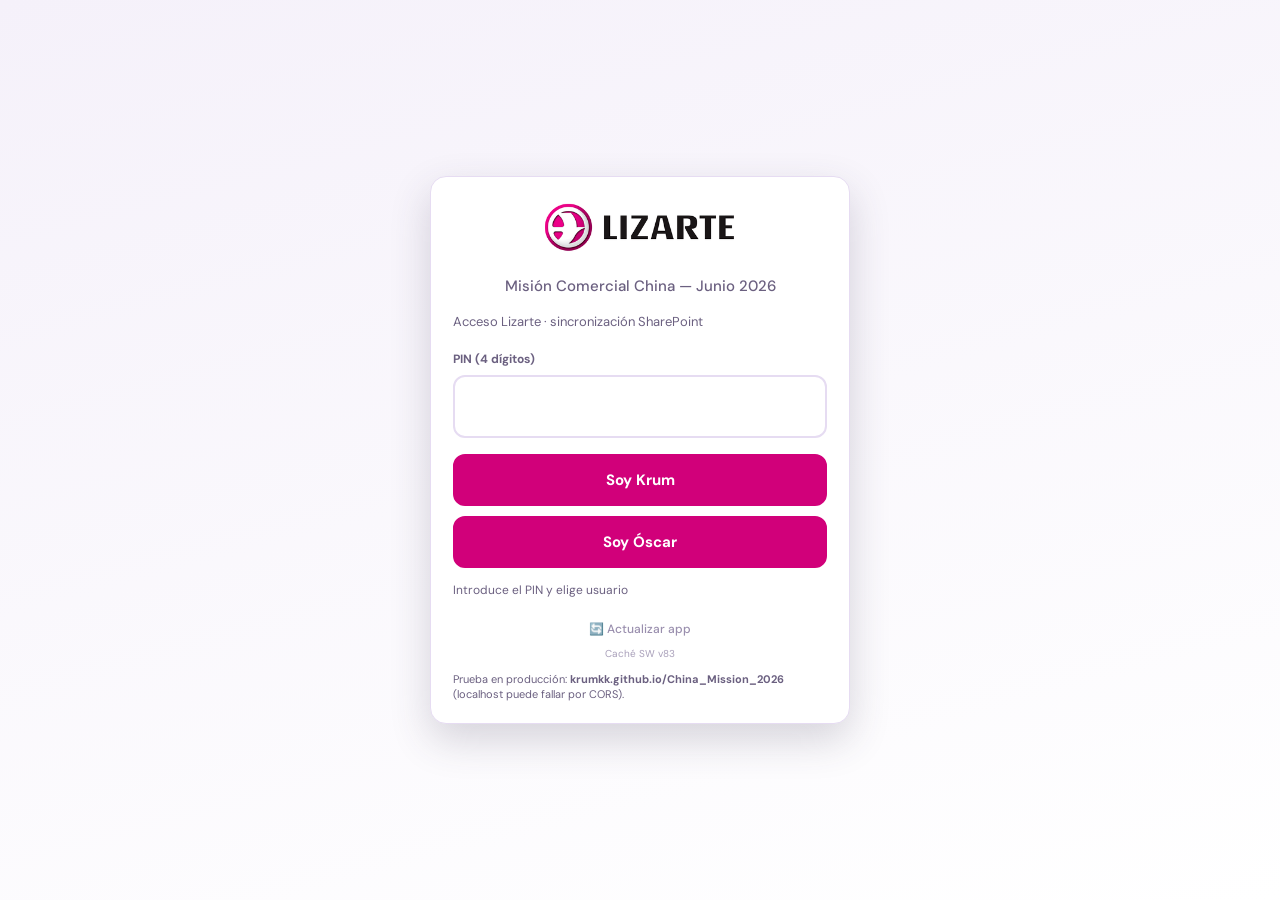
==== commit 585b5b00: "Build 83 - Pestanas de feria: render desde cache + refresco en segundo plano" ====
--- a/index.html
+++ b/index.html
@@ -20,7 +20,7 @@
   <link rel="stylesheet" href="styles.css" id="main-stylesheet" />
   <script>
     (function () {
-      window.__APP_BUILD__ = '82';
+      window.__APP_BUILD__ = '83';
       var params = new URLSearchParams(window.location.search);
       var bust = params.get('v') || window.__APP_BUILD__;
       window.__APP_CACHE_BUSTER__ = bust;
@@ -621,14 +621,14 @@
   <script src="https://unpkg.com/docx@8.5.0/build/index.umd.js"></script>
   <script>
     (function () {
-      var bust = window.__APP_CACHE_BUSTER__ || window.__APP_BUILD__ || '82';
+      var bust = window.__APP_CACHE_BUSTER__ || window.__APP_BUILD__ || '83';
       var q = '?v=' + encodeURIComponent(bust);
       document.write('<script src="cisce-companies-data.js' + q + '"><\/script>');
     })();
   </script>
   <script>
     (function () {
-      var bust = window.__APP_CACHE_BUSTER__ || window.__APP_BUILD__ || '82';
+      var bust = window.__APP_CACHE_BUSTER__ || window.__APP_BUILD__ || '83';
       var q = '?v=' + encodeURIComponent(bust);
       function loadNext(files, i) {
         if (i >= files.length) return;
--- a/styles.css
+++ b/styles.css
@@ -848,6 +848,17 @@
   background: var(--accent);
   border-color: var(--accent);
   color: #fff;
+}
+
+.event-tab-refresh {
+  display: block;
+  font-size: 9px;
+  font-weight: 500;
+  line-height: 1.2;
+  opacity: 0.85;
+  margin-top: 3px;
+  letter-spacing: 0;
+  text-transform: none;
 }
 
 .event-panel { display: none; }
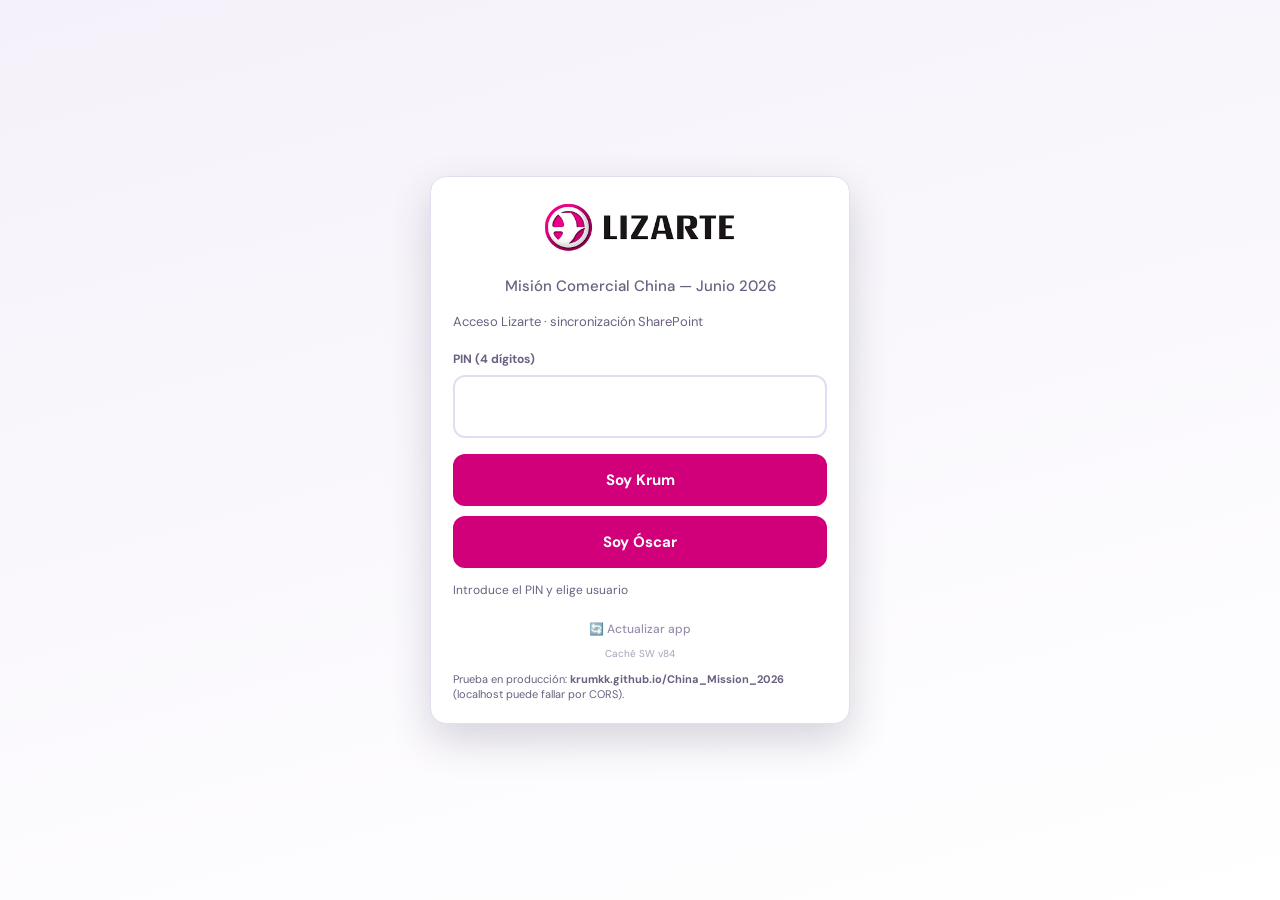
==== commit c8b8b524: "Build 84 - Prioridad en fichas + tipo Contactos Importantes en Otras Reuniones" ====
--- a/index.html
+++ b/index.html
@@ -20,7 +20,7 @@
   <link rel="stylesheet" href="styles.css" id="main-stylesheet" />
   <script>
     (function () {
-      window.__APP_BUILD__ = '83';
+      window.__APP_BUILD__ = '84';
       var params = new URLSearchParams(window.location.search);
       var bust = params.get('v') || window.__APP_BUILD__;
       window.__APP_CACHE_BUSTER__ = bust;
@@ -621,14 +621,14 @@
   <script src="https://unpkg.com/docx@8.5.0/build/index.umd.js"></script>
   <script>
     (function () {
-      var bust = window.__APP_CACHE_BUSTER__ || window.__APP_BUILD__ || '83';
+      var bust = window.__APP_CACHE_BUSTER__ || window.__APP_BUILD__ || '84';
       var q = '?v=' + encodeURIComponent(bust);
       document.write('<script src="cisce-companies-data.js' + q + '"><\/script>');
     })();
   </script>
   <script>
     (function () {
-      var bust = window.__APP_CACHE_BUSTER__ || window.__APP_BUILD__ || '83';
+      var bust = window.__APP_CACHE_BUSTER__ || window.__APP_BUILD__ || '84';
       var q = '?v=' + encodeURIComponent(bust);
       function loadNext(files, i) {
         if (i >= files.length) return;
--- a/styles.css
+++ b/styles.css
@@ -2740,6 +2740,20 @@
 .badge-visita { background: #FFF5E0; color: #8A6A20; }
 .badge-unset { background: var(--bg-elevated); color: var(--text-faint); }
 .badge-photos { background: var(--neuro-lavender); color: var(--accent-dark); }
+.badge-priority { background: #FFF3CD; color: #9A7B0A; }
+.badge-contactos { background: #E8EEF8; color: #3D5A80; }
+
+.company-card-pickers {
+  display: flex;
+  flex-direction: column;
+  gap: 6px;
+  margin: 10px 0 6px;
+}
+
+.company-card-pickers--summit {
+  width: 100%;
+  margin-top: 0;
+}
 
 .meeting-type-picker {
   display: flex;
@@ -2777,6 +2791,49 @@
   border-color: #C9A227;
   background: #FFF8E6;
   color: #8A6A20;
+}
+
+.meeting-type-picker--card .meeting-type-btn.active[data-type="contactos"] {
+  border-color: #6B8CAE;
+  background: #E8EEF8;
+  color: #3D5A80;
+}
+
+.priority-picker {
+  display: flex;
+  gap: 8px;
+}
+
+.priority-picker--card,
+.priority-picker--summit {
+  width: 100%;
+}
+
+.priority-btn {
+  flex: 1;
+  padding: 9px 10px;
+  border-radius: var(--radius-md);
+  border: 2px solid var(--card-border);
+  background: var(--bg-elevated);
+  color: var(--text-soft);
+  font-family: var(--font-body);
+  font-size: 12px;
+  font-weight: 600;
+  cursor: pointer;
+  touch-action: manipulation;
+  -webkit-tap-highlight-color: transparent;
+}
+
+.priority-btn.active {
+  border-color: #C9A227;
+  background: #FFF3CD;
+  color: #9A7B0A;
+}
+
+.priority-btn.active[data-priority="0"] {
+  border-color: var(--card-border);
+  background: var(--bg-elevated);
+  color: var(--text-soft);
 }
 
 .icex-office-stats {
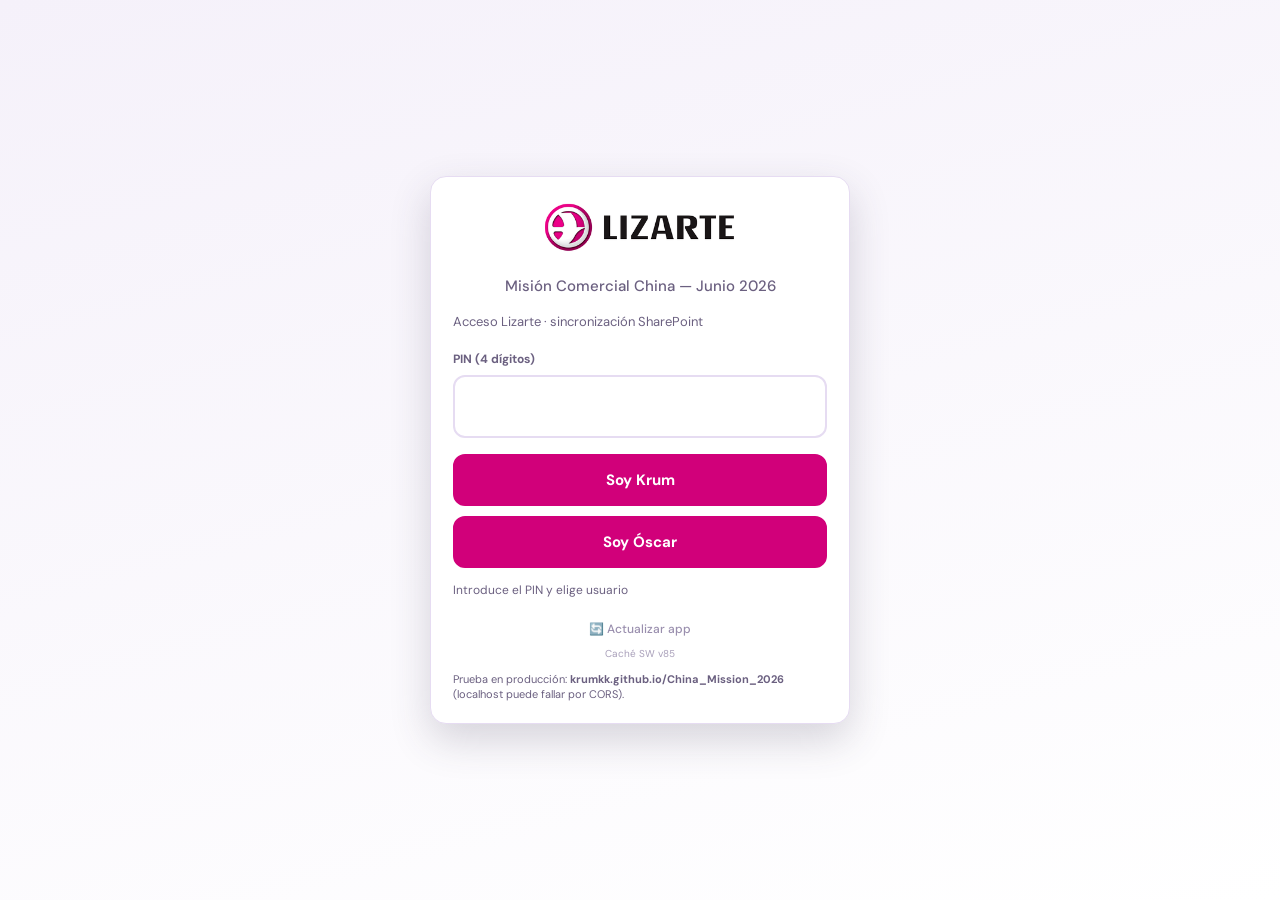
==== commit 6f221f86: "Build 85 - Layout responsive para PC (grid de tarjetas), movil intacto" ====
--- a/index.html
+++ b/index.html
@@ -20,7 +20,7 @@
   <link rel="stylesheet" href="styles.css" id="main-stylesheet" />
   <script>
     (function () {
-      window.__APP_BUILD__ = '84';
+      window.__APP_BUILD__ = '85';
       var params = new URLSearchParams(window.location.search);
       var bust = params.get('v') || window.__APP_BUILD__;
       window.__APP_CACHE_BUSTER__ = bust;
@@ -621,14 +621,14 @@
   <script src="https://unpkg.com/docx@8.5.0/build/index.umd.js"></script>
   <script>
     (function () {
-      var bust = window.__APP_CACHE_BUSTER__ || window.__APP_BUILD__ || '84';
+      var bust = window.__APP_CACHE_BUSTER__ || window.__APP_BUILD__ || '85';
       var q = '?v=' + encodeURIComponent(bust);
       document.write('<script src="cisce-companies-data.js' + q + '"><\/script>');
     })();
   </script>
   <script>
     (function () {
-      var bust = window.__APP_CACHE_BUSTER__ || window.__APP_BUILD__ || '84';
+      var bust = window.__APP_CACHE_BUSTER__ || window.__APP_BUILD__ || '85';
       var q = '?v=' + encodeURIComponent(bust);
       function loadNext(files, i) {
         if (i >= files.length) return;
--- a/styles.css
+++ b/styles.css
@@ -5743,3 +5743,31 @@
   .trip-hero-row .card-hero-title { font-size: 19px; }
   .trip-hero-row .countdown-value { font-size: 28px; }
 }
+
+/* ═══ ESCRITORIO (≥1024px) — layout ancho; móvil sin cambios ═══ */
+@media (min-width: 1024px) {
+  .app-wrap {
+    max-width: 1180px;
+  }
+
+  .company-list,
+  .otras-company-list,
+  .cisce-feria-company-list,
+  .icex-company-list,
+  .summit-company-list {
+    display: grid;
+    grid-template-columns: repeat(auto-fill, minmax(340px, 1fr));
+    gap: 16px;
+    align-items: start;
+  }
+
+  #company-modal .company-modal-sheet {
+    max-width: 760px;
+  }
+}
+
+@media (min-width: 1440px) {
+  .app-wrap {
+    max-width: 1320px;
+  }
+}
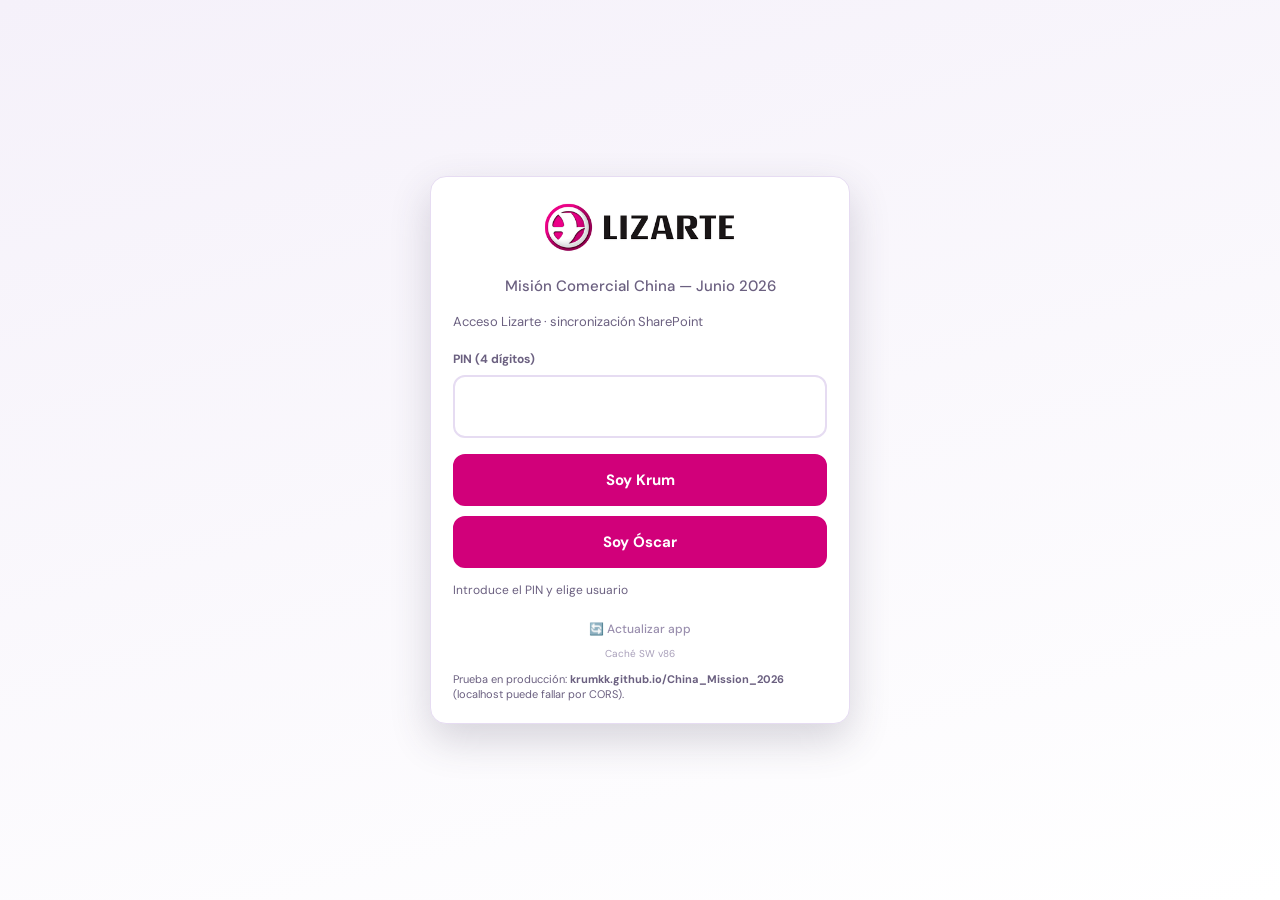
==== commit 5bcd321a: "Build 86 - Layout PC pantalla completa 94vw, tarjetas 400px" ====
--- a/index.html
+++ b/index.html
@@ -20,7 +20,7 @@
   <link rel="stylesheet" href="styles.css" id="main-stylesheet" />
   <script>
     (function () {
-      window.__APP_BUILD__ = '85';
+      window.__APP_BUILD__ = '86';
       var params = new URLSearchParams(window.location.search);
       var bust = params.get('v') || window.__APP_BUILD__;
       window.__APP_CACHE_BUSTER__ = bust;
@@ -621,14 +621,14 @@
   <script src="https://unpkg.com/docx@8.5.0/build/index.umd.js"></script>
   <script>
     (function () {
-      var bust = window.__APP_CACHE_BUSTER__ || window.__APP_BUILD__ || '85';
+      var bust = window.__APP_CACHE_BUSTER__ || window.__APP_BUILD__ || '86';
       var q = '?v=' + encodeURIComponent(bust);
       document.write('<script src="cisce-companies-data.js' + q + '"><\/script>');
     })();
   </script>
   <script>
     (function () {
-      var bust = window.__APP_CACHE_BUSTER__ || window.__APP_BUILD__ || '85';
+      var bust = window.__APP_CACHE_BUSTER__ || window.__APP_BUILD__ || '86';
       var q = '?v=' + encodeURIComponent(bust);
       function loadNext(files, i) {
         if (i >= files.length) return;
--- a/styles.css
+++ b/styles.css
@@ -5747,7 +5747,9 @@
 /* ═══ ESCRITORIO (≥1024px) — layout ancho; móvil sin cambios ═══ */
 @media (min-width: 1024px) {
   .app-wrap {
-    max-width: 1180px;
+    max-width: 94vw;
+    padding-left: 24px;
+    padding-right: 24px;
   }
 
   .company-list,
@@ -5756,7 +5758,7 @@
   .icex-company-list,
   .summit-company-list {
     display: grid;
-    grid-template-columns: repeat(auto-fill, minmax(340px, 1fr));
+    grid-template-columns: repeat(auto-fill, minmax(400px, 1fr));
     gap: 16px;
     align-items: start;
   }
@@ -5765,9 +5767,3 @@
     max-width: 760px;
   }
 }
-
-@media (min-width: 1440px) {
-  .app-wrap {
-    max-width: 1320px;
-  }
-}
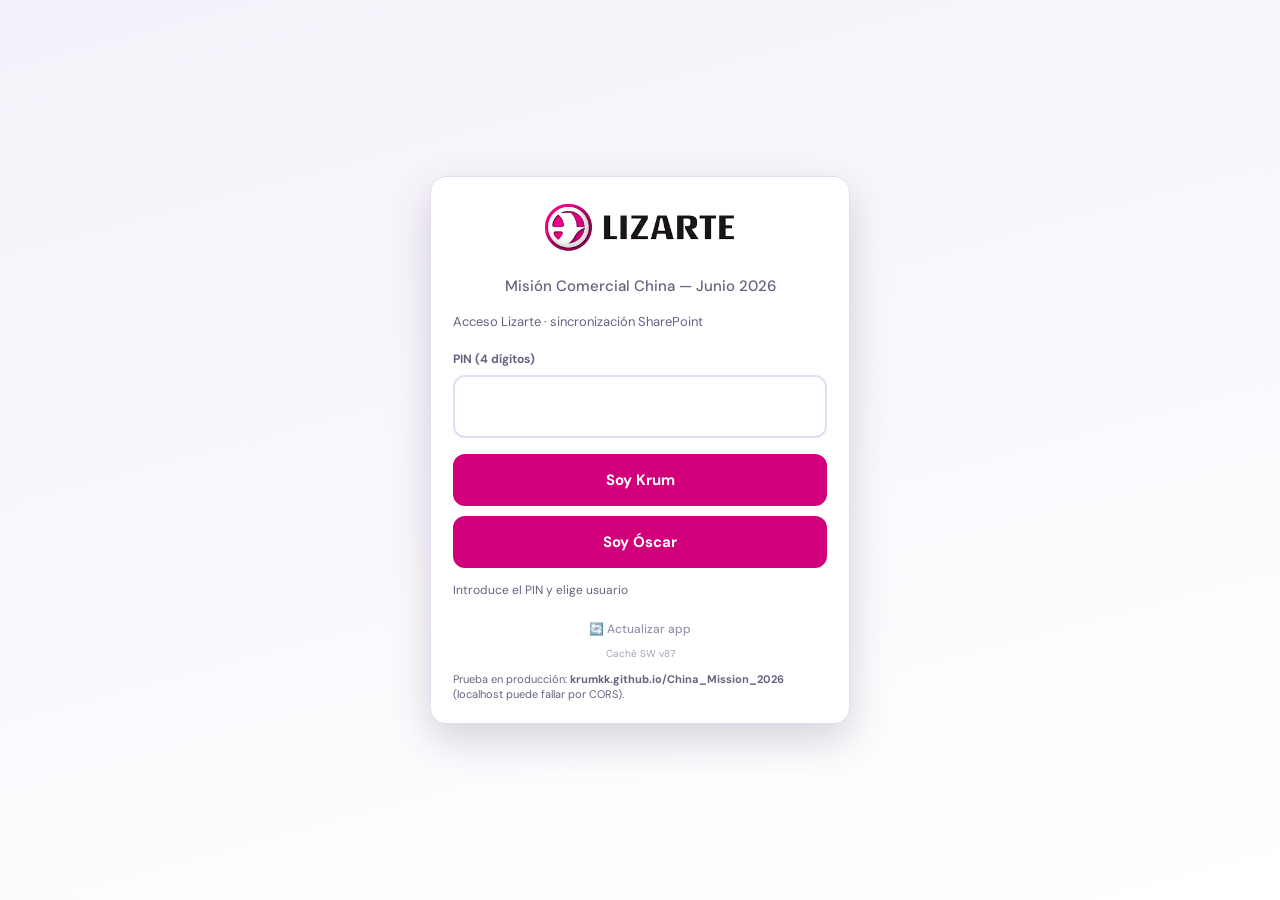
==== commit d56c7d3d: "Build 87 - Selectores B2B/Visita/Prioridad tipo radio (fix seleccion)" ====
--- a/index.html
+++ b/index.html
@@ -20,7 +20,7 @@
   <link rel="stylesheet" href="styles.css" id="main-stylesheet" />
   <script>
     (function () {
-      window.__APP_BUILD__ = '86';
+      window.__APP_BUILD__ = '87';
       var params = new URLSearchParams(window.location.search);
       var bust = params.get('v') || window.__APP_BUILD__;
       window.__APP_CACHE_BUSTER__ = bust;
@@ -621,14 +621,14 @@
   <script src="https://unpkg.com/docx@8.5.0/build/index.umd.js"></script>
   <script>
     (function () {
-      var bust = window.__APP_CACHE_BUSTER__ || window.__APP_BUILD__ || '86';
+      var bust = window.__APP_CACHE_BUSTER__ || window.__APP_BUILD__ || '87';
       var q = '?v=' + encodeURIComponent(bust);
       document.write('<script src="cisce-companies-data.js' + q + '"><\/script>');
     })();
   </script>
   <script>
     (function () {
-      var bust = window.__APP_CACHE_BUSTER__ || window.__APP_BUILD__ || '86';
+      var bust = window.__APP_CACHE_BUSTER__ || window.__APP_BUILD__ || '87';
       var q = '?v=' + encodeURIComponent(bust);
       function loadNext(files, i) {
         if (i >= files.length) return;
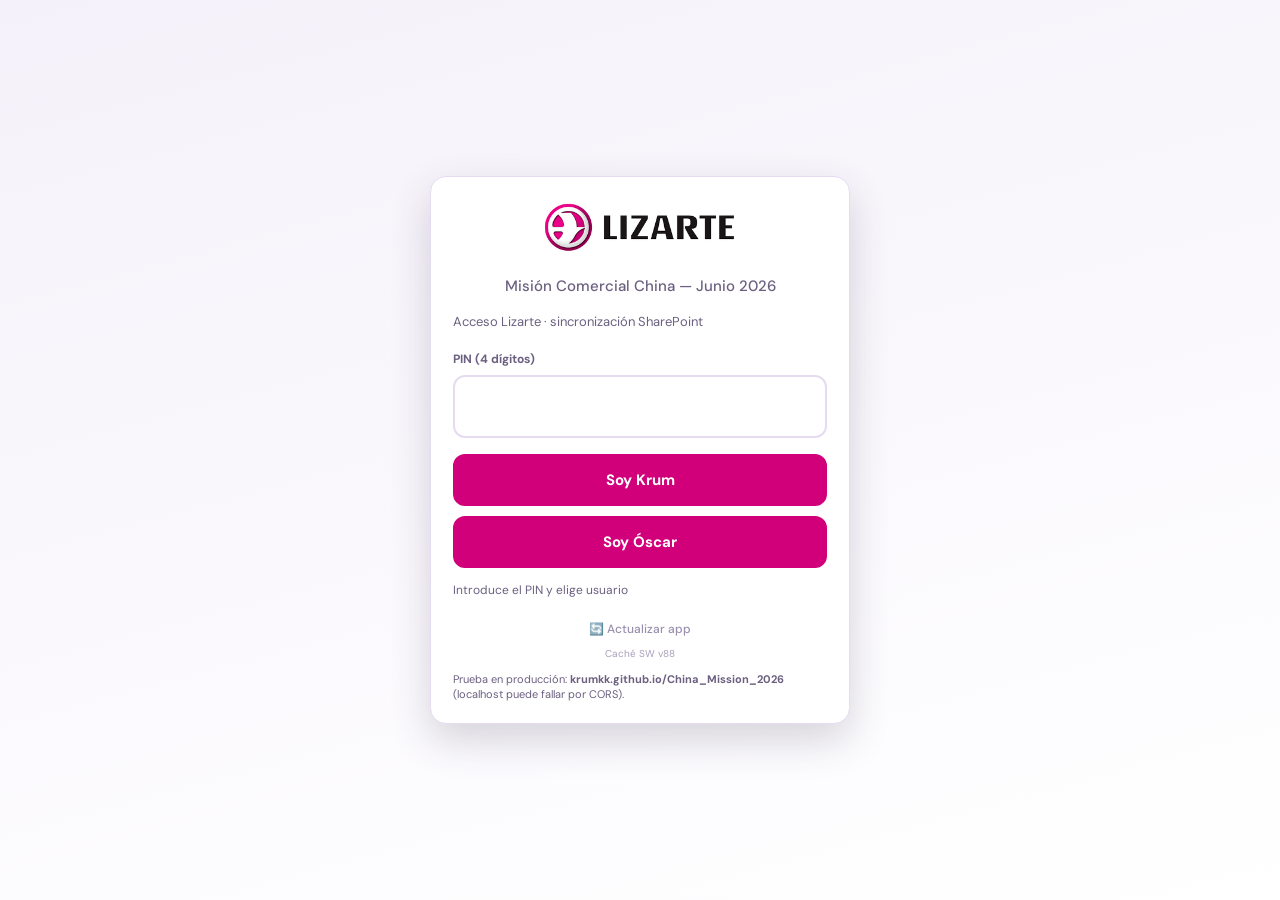
==== commit 8b21f68e: "Build 88 - Actualizar solo la tarjeta afectada al pulsar casillas (fix salto al inicio)" ====
--- a/index.html
+++ b/index.html
@@ -20,7 +20,7 @@
   <link rel="stylesheet" href="styles.css" id="main-stylesheet" />
   <script>
     (function () {
-      window.__APP_BUILD__ = '87';
+      window.__APP_BUILD__ = '88';
       var params = new URLSearchParams(window.location.search);
       var bust = params.get('v') || window.__APP_BUILD__;
       window.__APP_CACHE_BUSTER__ = bust;
@@ -621,14 +621,14 @@
   <script src="https://unpkg.com/docx@8.5.0/build/index.umd.js"></script>
   <script>
     (function () {
-      var bust = window.__APP_CACHE_BUSTER__ || window.__APP_BUILD__ || '87';
+      var bust = window.__APP_CACHE_BUSTER__ || window.__APP_BUILD__ || '88';
       var q = '?v=' + encodeURIComponent(bust);
       document.write('<script src="cisce-companies-data.js' + q + '"><\/script>');
     })();
   </script>
   <script>
     (function () {
-      var bust = window.__APP_CACHE_BUSTER__ || window.__APP_BUILD__ || '87';
+      var bust = window.__APP_CACHE_BUSTER__ || window.__APP_BUILD__ || '88';
       var q = '?v=' + encodeURIComponent(bust);
       function loadNext(files, i) {
         if (i >= files.length) return;
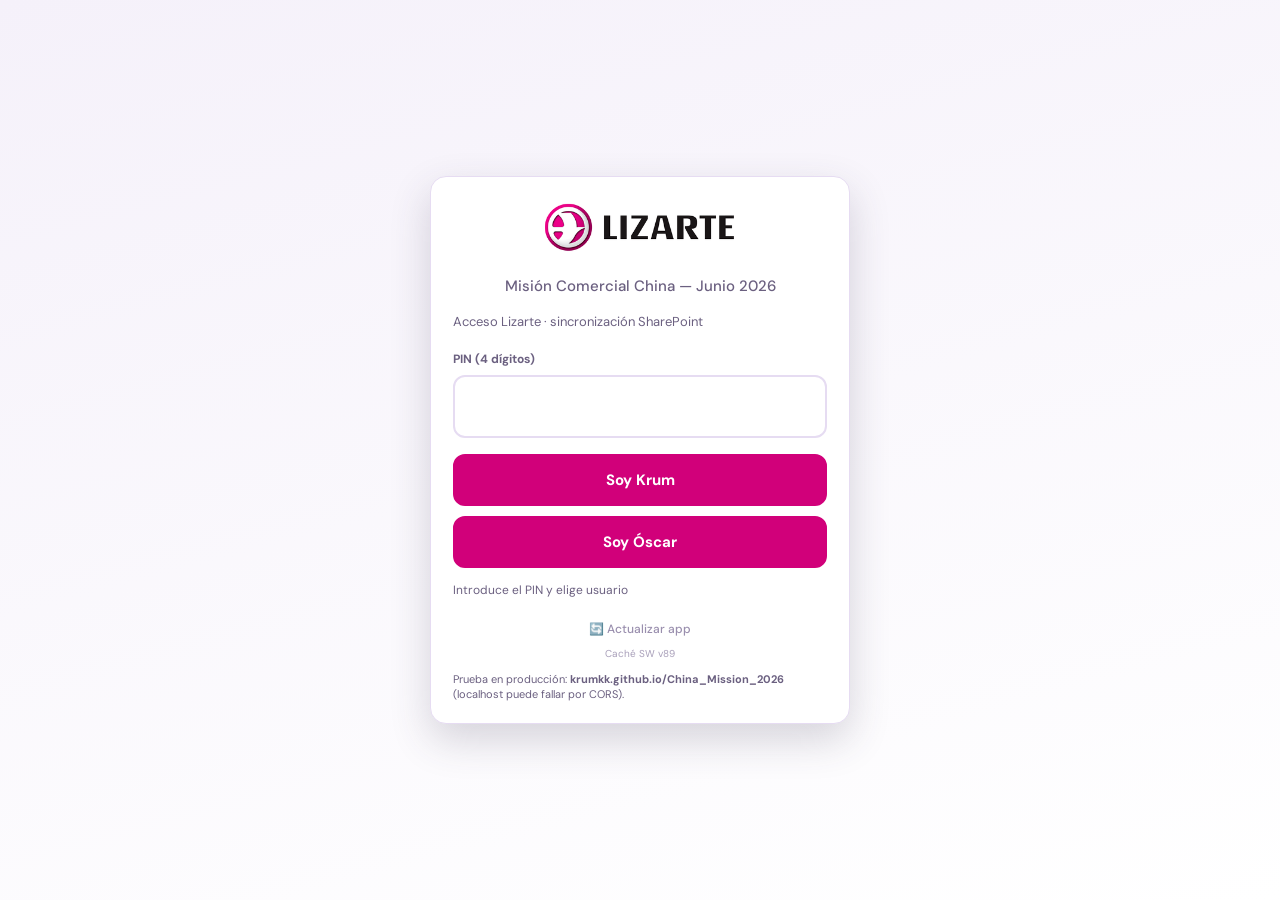
==== commit c23baf6a: "Build 89 - Estilo seleccionado neutro para No prioritario" ====
--- a/index.html
+++ b/index.html
@@ -20,7 +20,7 @@
   <link rel="stylesheet" href="styles.css" id="main-stylesheet" />
   <script>
     (function () {
-      window.__APP_BUILD__ = '88';
+      window.__APP_BUILD__ = '89';
       var params = new URLSearchParams(window.location.search);
       var bust = params.get('v') || window.__APP_BUILD__;
       window.__APP_CACHE_BUSTER__ = bust;
@@ -621,14 +621,14 @@
   <script src="https://unpkg.com/docx@8.5.0/build/index.umd.js"></script>
   <script>
     (function () {
-      var bust = window.__APP_CACHE_BUSTER__ || window.__APP_BUILD__ || '88';
+      var bust = window.__APP_CACHE_BUSTER__ || window.__APP_BUILD__ || '89';
       var q = '?v=' + encodeURIComponent(bust);
       document.write('<script src="cisce-companies-data.js' + q + '"><\/script>');
     })();
   </script>
   <script>
     (function () {
-      var bust = window.__APP_CACHE_BUSTER__ || window.__APP_BUILD__ || '88';
+      var bust = window.__APP_CACHE_BUSTER__ || window.__APP_BUILD__ || '89';
       var q = '?v=' + encodeURIComponent(bust);
       function loadNext(files, i) {
         if (i >= files.length) return;
--- a/styles.css
+++ b/styles.css
@@ -2831,9 +2831,9 @@
 }
 
 .priority-btn.active[data-priority="0"] {
-  border-color: var(--card-border);
-  background: var(--bg-elevated);
-  color: var(--text-soft);
+  border-color: #9AA3AF;
+  background: #EDEFF2;
+  color: #374151;
 }
 
 .icex-office-stats {
